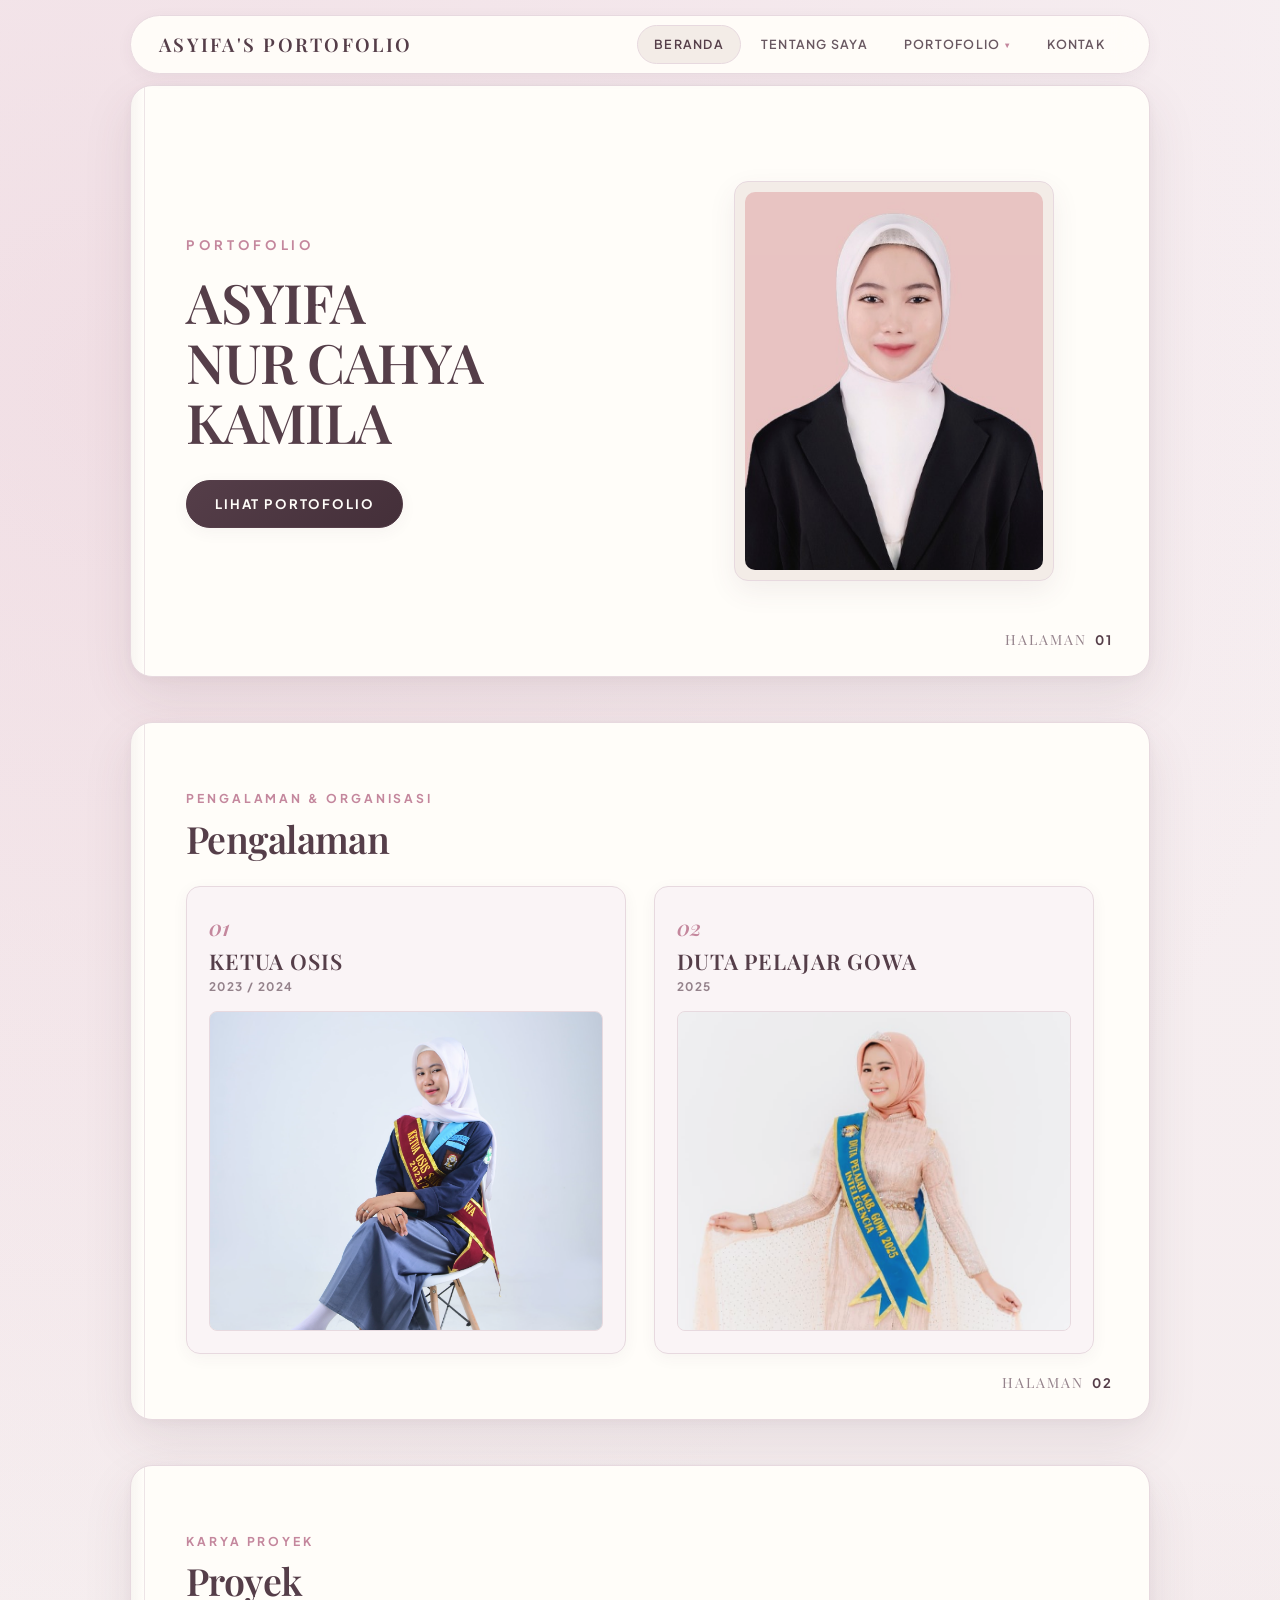
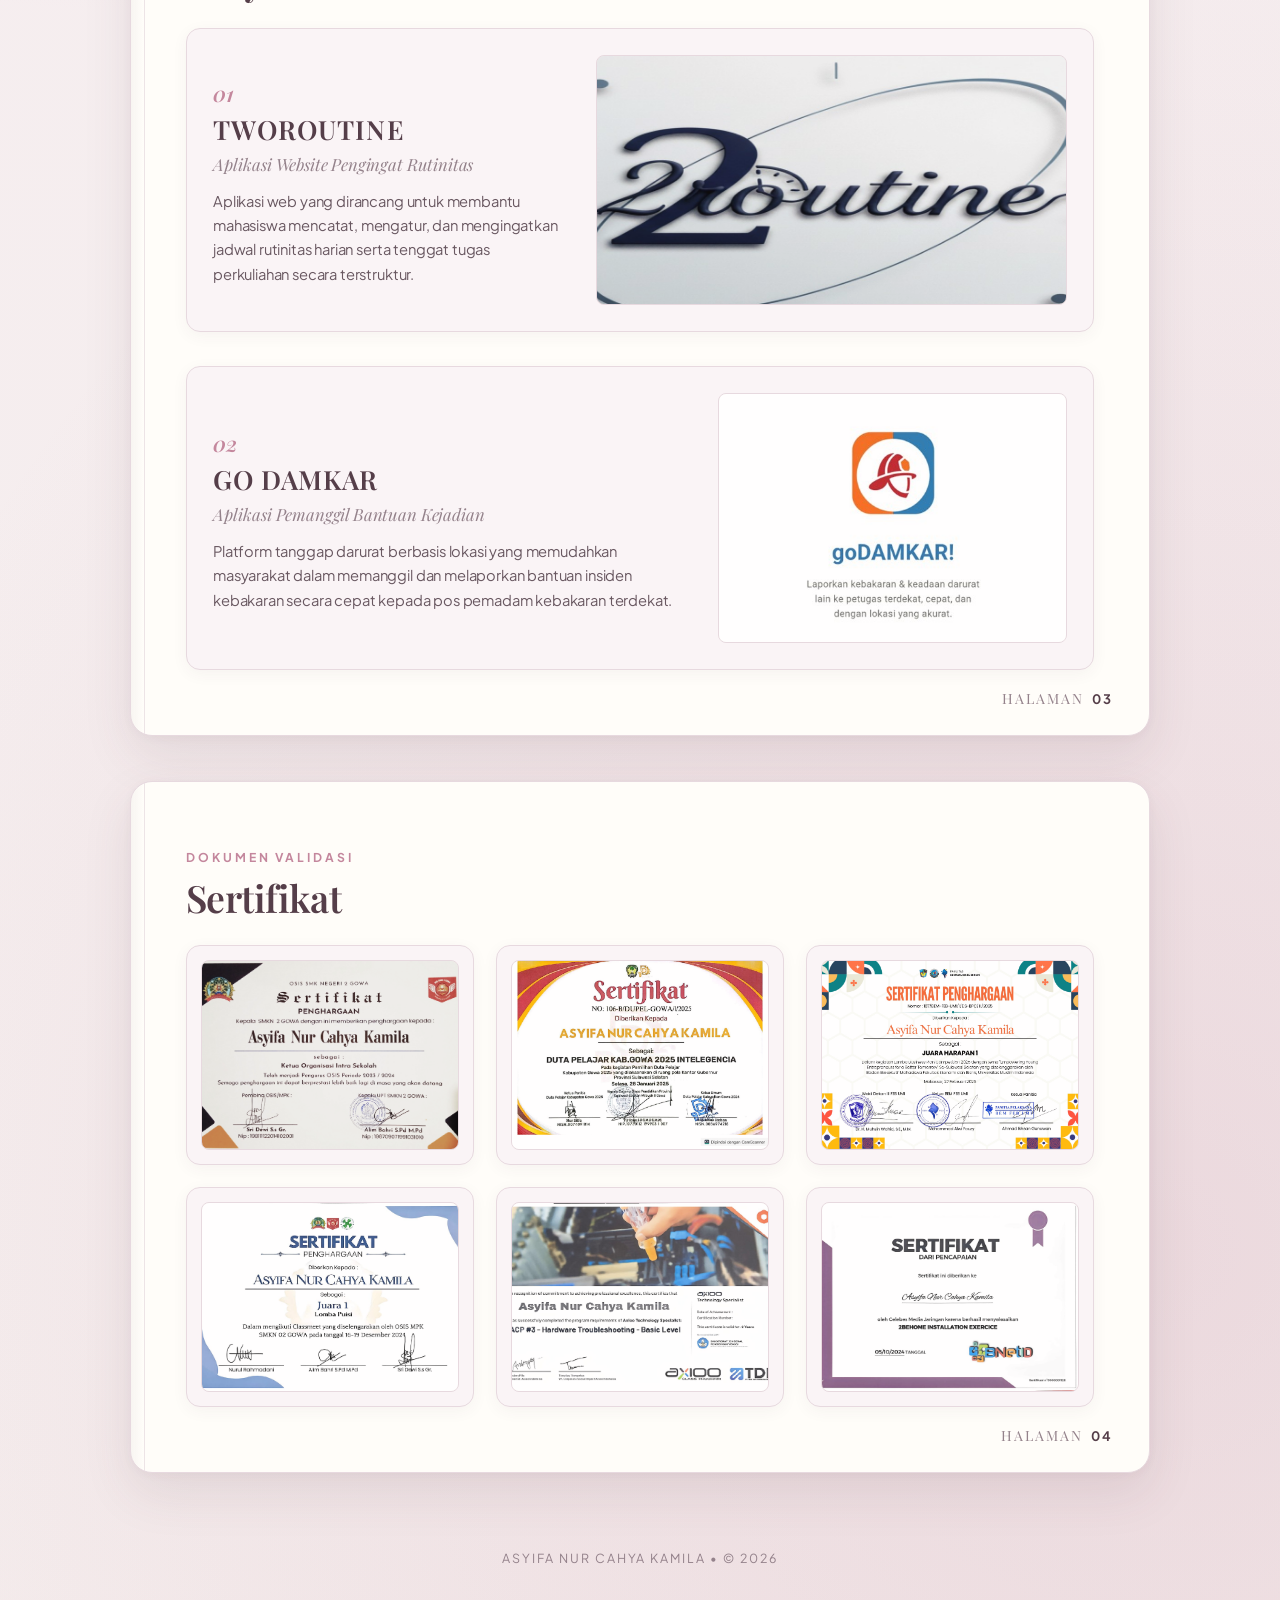
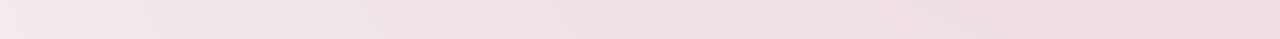
==== index.html @ 1f0d9391 "Membuat portofolio" ====
<!DOCTYPE html>
<html lang="id">
<head>
  <meta charset="UTF-8">
  <meta name="viewport" content="width=device-width, initial-scale=1.0">
  <title>Asyifa's Portofolio — Asyifa Nur Cahya Kamila</title>
  <meta name="description" content="Portofolio Pribadi Asyifa Nur Cahya Kamila.">

  <!-- Google Fonts: Playfair Display & Plus Jakarta Sans -->
  <link rel="preconnect" href="https://fonts.googleapis.com">
  <link rel="preconnect" href="https://fonts.gstatic.com" crossorigin>
  <link href="https://fonts.googleapis.com/css2?family=Playfair+Display:ital,wght@0,500;0,600;0,700;1,400;1,600&family=Plus+Jakarta+Sans:wght@300;400;500;600;700&display=swap" rel="stylesheet">

  <!-- External CSS (Modul 3 & Modul 4) -->
  <link rel="stylesheet" href="css/style.css">
</head>
<body>

  <!-- =========================================================================
       NAVBAR (Implementasi Modul 5 & Modul 6)
       ========================================================================= -->
  <header class="navbar-wrapper">
    <nav class="navbar" id="mainNavbar" aria-label="Navigasi Utama">
      <a href="index.html" class="nav-brand">ASYIFA'S PORTOFOLIO</a>

      <!-- Tombol Hamburger Mobile -->
      <button class="nav-toggle" aria-label="Menu navigasi" aria-expanded="false">
        <span></span>
        <span></span>
        <span></span>
      </button>

      <!-- Daftar Menu Navigasi (Tepat 4 Menu: Beranda, Tentang Saya, Portofolio Dropdown, Kontak) -->
      <ul class="nav-menu" id="menuNav">
        <li class="nav-item"><a href="index.html" class="nav-link active">BERANDA</a></li>
        <li class="nav-item"><a href="about.html" class="nav-link">TENTANG SAYA</a></li>
        
        <!-- Multi-Level Dropdown Menu (Modul 6) -->
        <li class="nav-item has-dropdown">
          <a href="#pengalaman" class="nav-link">
            <span>PORTOFOLIO</span>
            <span class="dropdown-arrow">&blacktriangledown;</span>
          </a>
          <ul class="dropdown-menu">
            <li><a href="#pengalaman">Pengalaman</a></li>
            <li><a href="#proyek">Proyek</a></li>
            <li><a href="#sertifikat">Sertifikat</a></li>
          </ul>
        </li>

        <li class="nav-item"><a href="contact.html" class="nav-link">KONTAK</a></li>
      </ul>
    </nav>
  </header>

  <!-- =========================================================================
       CONTAINER UTAMA (Modul 5: Web Layout Structure)
       ========================================================================= -->
  <main class="book-wrapper">

    <!-- -----------------------------------------------------------------------
         HALAMAN 1 — COVER (SANGAT MINIMAL)
         ----------------------------------------------------------------------- -->
    <section id="home" class="journal-sheet">
      <div class="cover-minimal-layout">
        
        <!-- Kolom Kiri: Teks Minimal -->
        <div class="cover-text-col">
          <span class="cover-title-badge">PORTOFOLIO</span>
          <h1 class="cover-name-headline">
            ASYIFA<br>
            NUR CAHYA<br>
            KAMILA
          </h1>
          <div style="margin-top: 28px;">
            <a href="#pengalaman" class="btn-editorial-submit" style="display: inline-block; width: auto; padding: 12px 28px; text-decoration: none; text-align: center;">Lihat Portofolio</a>
          </div>
        </div>

        <!-- Kolom Kanan: Foto Profil Tanpa Teks di Bawahnya (Modul 4: CSS Image) -->
        <div class="cover-photo-container">
          <div class="cover-photo-frame">
            <img src="images/profile/profile.jpg" 
                 alt="Foto Profil Asyifa Nur Cahya Kamila" 
                 onerror="this.onerror=null; this.src='images/profile/profile.svg';">
          </div>
        </div>

      </div>

      <!-- Nomor Halaman -->
      <div class="page-stamp">
        <span>Halaman</span>
        <span class="page-num">01</span>
      </div>
    </section>

    <!-- -----------------------------------------------------------------------
         HALAMAN 2 — PENGALAMAN & ORGANISASI (HANYA 2 FOTO)
         ----------------------------------------------------------------------- -->
    <section id="pengalaman" class="journal-sheet">
      
      <span class="section-label">PENGALAMAN &amp; ORGANISASI</span>
      <h2 class="section-title">Pengalaman</h2>

      <div class="pengalaman-editorial-grid">
        
        <!-- 01. KETUA OSIS -->
        <article class="pengalaman-item">
          <div class="pengalaman-meta-header">
            <span class="pengalaman-num">01</span>
            <h3 class="pengalaman-title">KETUA OSIS</h3>
            <span class="pengalaman-year">2023 / 2024</span>
          </div>
          <div class="pengalaman-photo-wrap">
            <img src="images/pengalaman/osis.jpg" 
                 alt="Ketua OSIS" 
                 onerror="this.onerror=null; this.src='images/pengalaman/osis.svg';">
          </div>
        </article>

        <!-- 02. DUTA PELAJAR GOWA -->
        <article class="pengalaman-item">
          <div class="pengalaman-meta-header">
            <span class="pengalaman-num">02</span>
            <h3 class="pengalaman-title">DUTA PELAJAR GOWA</h3>
            <span class="pengalaman-year">2025</span>
          </div>
          <div class="pengalaman-photo-wrap">
            <img src="images/pengalaman/duta.jpg" 
                 alt="Duta Pelajar Gowa" 
                 onerror="this.onerror=null; this.src='images/pengalaman/duta.svg';">
          </div>
        </article>

      </div>

      <!-- Nomor Halaman -->
      <div class="page-stamp">
        <span>Halaman</span>
        <span class="page-num">02</span>
      </div>
    </section>

    <!-- -----------------------------------------------------------------------
         HALAMAN 3 — PROYEK (HANYA 2 PROYEK)
         ----------------------------------------------------------------------- -->
    <section id="proyek" class="journal-sheet">
      
      <span class="section-label">KARYA PROYEK</span>
      <h2 class="section-title">Proyek</h2>

      <div class="proyek-editorial-list">
        
        <!-- 01. TWOROUTINE -->
        <article class="proyek-card">
          <div class="proyek-info">
            <span class="proyek-num">01</span>
            <h3 class="proyek-title">TWOROUTINE</h3>
            <span class="proyek-subtitle">Aplikasi Website Pengingat Rutinitas</span>
            <p class="proyek-desc">
              Aplikasi web yang dirancang untuk membantu mahasiswa mencatat, mengatur, dan mengingatkan jadwal rutinitas harian serta tenggat tugas perkuliahan secara terstruktur.
            </p>
          </div>
          <div class="proyek-visual">
            <img src="images/proyek/tworoutine.jpg" 
                 alt="Tworoutine — Pengingat Rutinitas" 
                 onerror="this.onerror=null; this.src='images/proyek/tworoutine.svg';">
          </div>
        </article>

        <!-- 02. GO DAMKAR -->
        <article class="proyek-card reversed">
          <div class="proyek-info">
            <span class="proyek-num">02</span>
            <h3 class="proyek-title">GO DAMKAR</h3>
            <span class="proyek-subtitle">Aplikasi Pemanggil Bantuan Kejadian</span>
            <p class="proyek-desc">
              Platform tanggap darurat berbasis lokasi yang memudahkan masyarakat dalam memanggil dan melaporkan bantuan insiden kebakaran secara cepat kepada pos pemadam kebakaran terdekat.
            </p>
          </div>
          <div class="proyek-visual">
            <img src="images/proyek/kebakaran.jpg" 
                 alt="Go Damkar — Pemanggil Bantuan Kejadian" 
                 onerror="this.onerror=null; this.src='images/proyek/kebakaran.svg';">
          </div>
        </article>

      </div>

      <!-- Nomor Halaman -->
      <div class="page-stamp">
        <span>Halaman</span>
        <span class="page-num">03</span>
      </div>
    </section>

    <!-- -----------------------------------------------------------------------
         HALAMAN 4 — SERTIFIKAT (TOTAL 6 SERTIFIKAT)
         ----------------------------------------------------------------------- -->
    <section id="sertifikat" class="journal-sheet">
      
      <span class="section-label">DOKUMEN VALIDASI</span>
      <h2 class="section-title">Sertifikat</h2>

      <div class="sertifikat-gallery-grid">
        
        <!-- Sertifikat 1 -->
        <div class="sertifikat-item" data-full-img="images/sertifikat/sertifikat-1.svg">
          <div class="sertifikat-thumb">
            <img src="images/sertifikat/sertifikat-1.jpg" 
                 alt="Sertifikat 1" 
                 onerror="this.onerror=null; this.src='images/sertifikat/sertifikat-1.svg';">
          </div>
        </div>

        <!-- Sertifikat 2 -->
        <div class="sertifikat-item" data-full-img="images/sertifikat/sertifikat-2.svg">
          <div class="sertifikat-thumb">
            <img src="images/sertifikat/sertifikat-2.jpg" 
                 alt="Sertifikat 2" 
                 onerror="this.onerror=null; this.src='images/sertifikat/sertifikat-2.svg';">
          </div>
        </div>

        <!-- Sertifikat 3 -->
        <div class="sertifikat-item" data-full-img="images/sertifikat/sertifikat-3.svg">
          <div class="sertifikat-thumb">
            <img src="images/sertifikat/sertifikat-3.jpg" 
                 alt="Sertifikat 3" 
                 onerror="this.onerror=null; this.src='images/sertifikat/sertifikat-3.svg';">
          </div>
        </div>

        <!-- Sertifikat 4 -->
        <div class="sertifikat-item" data-full-img="images/sertifikat/sertifikat-4.svg">
          <div class="sertifikat-thumb">
            <img src="images/sertifikat/sertifikat-4.jpg" 
                 alt="Sertifikat 4" 
                 onerror="this.onerror=null; this.src='images/sertifikat/sertifikat-4.svg';">
          </div>
        </div>

        <!-- Sertifikat 5 -->
        <div class="sertifikat-item" data-full-img="images/sertifikat/sertifikat-5.svg">
          <div class="sertifikat-thumb">
            <img src="images/sertifikat/sertifikat-5.jpg" 
                 alt="Sertifikat 5" 
                 onerror="this.onerror=null; this.src='images/sertifikat/sertifikat-5.svg';">
          </div>
        </div>

        <!-- Sertifikat 6 -->
        <div class="sertifikat-item" data-full-img="images/sertifikat/sertifikat-6.svg">
          <div class="sertifikat-thumb">
            <img src="images/sertifikat/sertifikat-6.jpg" 
                 alt="Sertifikat 6" 
                 onerror="this.onerror=null; this.src='images/sertifikat/sertifikat-6.svg';">
          </div>
        </div>

      </div>

      <!-- Nomor Halaman -->
      <div class="page-stamp">
        <span>Halaman</span>
        <span class="page-num">04</span>
      </div>
    </section>

  </main>

  <!-- =========================================================================
       LIGHTBOX MODAL SERTIFIKAT (Modul 4 & Modul 6)
       ========================================================================= -->
  <div id="lightboxModal" class="lightbox-modal" role="dialog" aria-modal="true" aria-label="Pratinjau Sertifikat">
    <div class="lightbox-content">
      <button id="lightboxClose" class="lightbox-close-btn" aria-label="Tutup preview">&times;</button>
      <div class="lightbox-image-wrap">
        <img id="lightboxImg" src="" alt="Pratinjau Sertifikat">
      </div>
    </div>
  </div>

  <!-- =========================================================================
       FOOTER
       ========================================================================= -->
  <footer class="site-footer">
    <p>ASYIFA NUR CAHYA KAMILA &bull; &copy; 2026</p>
  </footer>

  <!-- JavaScript -->
  <script src="js/script.js"></script>
</body>
</html>
---- css/style.css ----
/* ==========================================================================
   ASYIFA'S PORTOFOLIO — SOFT PINK EDITORIAL DIGITAL BOOK
   Praktikum Pemrograman Web — Teknik Komputer, Universitas Negeri Makassar
   
   Implementasi Modul Praktikum:
   - Modul 3: CSS & Ragam Selector (Tag, Class, ID, Grouping), Eksternal CSS
   - Modul 4: CSS Image (Dimensions, Borders, Opacity, Hover, Transparent Box)
   - Modul 5: CSS Navigasi (Horizontal, Sticky, Active) & Layout Multi-Kolom (2 & 3 Kolom Asymmetric)
   - Modul 6: CSS Navigasi Lanjutan (Multi-Level Dropdown, Border-Radius, Gradients, Shadows)
   ========================================================================== */

/* --------------------------------------------------------------------------
   1. CSS VARIABLES (DESIGN TOKENS & SOFT PINK EDITORIAL PALETTE)
   -------------------------------------------------------------------------- */
:root {
  /* Color Palette */
  --bg-canvas: #F6EEF1;       /* Background luar canvas */
  --page-sheet: #FFFDF9;      /* Warm white / ivory paper */
  --page-alt: #FAF4F6;        /* Subtle paper tint */
  --soft-pink: #E2B0C0;       /* Soft pink accent */
  --dusty-rose: #C4879D;      /* Dusty rose accent */
  --mauve: #553E49;           /* Dark mauve for editorial headings */
  --text-main: #695861;       /* Refined text color */
  --text-muted: #94828B;      /* Muted subtitles & meta */
  --border-light: #E7D9DF;    /* 1px Hairline border */
  --cream: #F3ECE7;           /* Neutral cream matting */

  /* Typography */
  --font-serif: 'Playfair Display', 'Cormorant Garamond', Georgia, serif;
  --font-sans: 'Plus Jakarta Sans', -apple-system, BlinkMacSystemFont, 'Segoe UI', Roboto, sans-serif;

  /* Shadows (Modul 6) */
  --shadow-subtle: 0 4px 16px rgba(85, 62, 73, 0.05);
  --shadow-card: 0 10px 28px rgba(85, 62, 73, 0.08);
  --shadow-book: 0 20px 50px rgba(85, 62, 73, 0.1), 0 2px 10px rgba(85, 62, 73, 0.04);
  --shadow-hover: 0 16px 36px rgba(85, 62, 73, 0.14);

  /* Border Radii (Modul 6) */
  --radius-book: 22px;
  --radius-card: 14px;
  --radius-sm: 8px;
  --radius-pill: 50px;

  /* Transitions */
  --transition: all 0.35s cubic-bezier(0.25, 0.8, 0.25, 1);
}

/* --------------------------------------------------------------------------
   2. RESET & BASE SETUP (Modul 3: Grouping & HTML Selectors)
   -------------------------------------------------------------------------- */
*, *::before, *::after {
  box-sizing: border-box;
  margin: 0;
  padding: 0;
}

html {
  scroll-behavior: smooth;
  font-size: 16px;
}

body {
  background-color: var(--bg-canvas);
  color: var(--text-main);
  font-family: var(--font-sans);
  line-height: 1.7;
  letter-spacing: -0.01em;
  min-height: 100vh;
  position: relative;
  overflow-x: hidden;
  padding-bottom: 60px;
  /* Modul 4: Background Gradient Texture */
  background-image: 
    radial-gradient(circle at 10% 12%, rgba(226, 176, 192, 0.25) 0%, transparent 40%),
    radial-gradient(circle at 90% 88%, rgba(196, 135, 157, 0.2) 0%, transparent 45%),
    linear-gradient(180deg, rgba(246, 238, 241, 0.6) 0%, rgba(243, 236, 231, 0.4) 100%);
}

img {
  max-width: 100%;
  height: auto;
  display: block;
}

a {
  color: inherit;
  text-decoration: none;
  transition: var(--transition);
}

ul, ol {
  list-style: none;
}

/* --------------------------------------------------------------------------
   3. TYPOGRAPHY & EDITORIAL HEADINGS (Modul 3)
   -------------------------------------------------------------------------- */
h1, h2, h3, h4, h5, h6 {
  color: var(--mauve);
  font-family: var(--font-serif);
  font-weight: 600;
  line-height: 1.25;
  letter-spacing: -0.015em;
}

.section-label {
  font-family: var(--font-sans);
  font-size: 0.76rem;
  font-weight: 700;
  letter-spacing: 0.24em;
  text-transform: uppercase;
  color: var(--dusty-rose);
  display: block;
  margin-bottom: 6px;
}

.section-title {
  font-size: 2.35rem;
  color: var(--mauve);
  font-weight: 600;
  margin-bottom: 24px;
}

.editorial-divider {
  width: 100%;
  height: 1px;
  background: var(--border-light);
  border: none;
  margin: 50px 0;
}

/* --------------------------------------------------------------------------
   4. STICKY NAVBAR & DROPDOWN (Modul 5 & Modul 6)
   -------------------------------------------------------------------------- */
.navbar-wrapper {
  position: sticky;
  top: 15px;
  z-index: 1000;
  max-width: 1060px;
  margin: 0 auto 26px;
  padding: 0 20px;
}

.navbar {
  background-color: rgba(255, 253, 249, 0.94);
  backdrop-filter: blur(16px);
  -webkit-backdrop-filter: blur(16px);
  border: 1px solid var(--border-light);
  border-radius: var(--radius-pill);
  -webkit-border-radius: var(--radius-pill);
  box-shadow: var(--shadow-subtle);
  padding: 9px 28px;
  display: flex;
  align-items: center;
  justify-content: space-between;
  transition: var(--transition);
}

.navbar.scrolled {
  box-shadow: var(--shadow-card);
  background-color: rgba(255, 253, 249, 0.98);
}

.nav-brand {
  font-family: var(--font-serif);
  font-size: 1.18rem;
  font-weight: 600;
  letter-spacing: 0.12em;
  text-transform: uppercase;
  color: var(--mauve);
}

.nav-brand:hover {
  color: var(--dusty-rose);
}

/* Modul 5: Horizontal Navigation with ul, li, a */
.nav-menu {
  display: flex;
  align-items: center;
  gap: 4px;
}

.nav-item {
  position: relative;
  list-style: none;
}

.nav-link {
  font-size: 0.78rem;
  font-weight: 600;
  letter-spacing: 0.1em;
  text-transform: uppercase;
  color: var(--text-main);
  padding: 8px 16px;
  border-radius: var(--radius-pill);
  display: inline-flex;
  align-items: center;
  gap: 5px;
  transition: var(--transition);
}

.nav-link:hover {
  color: var(--mauve);
  background-color: var(--cream);
}

.nav-link.active {
  color: var(--mauve);
  background-color: var(--cream);
  border: 1px solid var(--border-light);
}

/* Modul 6: Multi-Level Dropdown Navigation */
.dropdown-arrow {
  font-size: 0.52rem;
  transition: transform 0.3s ease;
  color: var(--dusty-rose);
}

.has-dropdown:hover .dropdown-arrow {
  transform: rotate(180deg);
}

.dropdown-menu {
  position: absolute;
  top: calc(100% + 8px);
  left: 50%;
  transform: translateX(-50%) translateY(8px);
  background: var(--page-sheet);
  background: linear-gradient(180deg, #FFFDF9 0%, #FAF4F6 100%);
  border: 1px solid var(--border-light);
  border-radius: var(--radius-card);
  box-shadow: var(--shadow-card);
  min-width: 220px;
  padding: 6px 0;
  opacity: 0;
  visibility: hidden;
  pointer-events: none;
  transition: all 0.28s cubic-bezier(0.25, 0.8, 0.25, 1);
  z-index: 1002;
}

.has-dropdown:hover .dropdown-menu {
  opacity: 1;
  visibility: visible;
  pointer-events: auto;
  transform: translateX(-50%) translateY(0);
}

.dropdown-menu li a {
  display: block;
  padding: 9px 20px;
  font-size: 0.8rem;
  font-weight: 600;
  letter-spacing: 0.04em;
  color: var(--text-main);
  transition: var(--transition);
}

.dropdown-menu li a:hover {
  background-color: var(--cream);
  color: var(--mauve);
  padding-left: 24px;
}

/* Mobile Hamburger Toggle */
.nav-toggle {
  display: none;
  background: none;
  border: none;
  cursor: pointer;
  padding: 6px;
  flex-direction: column;
  gap: 5px;
  z-index: 1001;
}

.nav-toggle span {
  display: block;
  width: 20px;
  height: 2px;
  background-color: var(--mauve);
  border-radius: 2px;
  transition: var(--transition);
}

.nav-toggle.open span:nth-child(1) {
  transform: translateY(7px) rotate(45deg);
}
.nav-toggle.open span:nth-child(2) {
  opacity: 0;
}
.nav-toggle.open span:nth-child(3) {
  transform: translateY(-7px) rotate(-45deg);
}

/* --------------------------------------------------------------------------
   5. DIGITAL BOOK SHEET (Modul 5: Container Layout)
   -------------------------------------------------------------------------- */
.book-wrapper {
  max-width: 1060px;
  margin: 0 auto;
  padding: 0 20px;
}

.journal-sheet {
  background-color: var(--page-sheet);
  border: 1px solid var(--border-light);
  border-radius: var(--radius-book);
  -webkit-border-radius: var(--radius-book);
  box-shadow: var(--shadow-book);
  padding: 65px 55px;
  margin-bottom: 45px;
  position: relative;
  overflow: hidden;
  transition: var(--transition);
}

/* Subtle Book Crease Line */
.journal-sheet::before {
  content: "";
  position: absolute;
  top: 0;
  left: 0;
  bottom: 0;
  width: 14px;
  background: linear-gradient(90deg, rgba(85, 62, 73, 0.04) 0%, transparent 100%);
  border-right: 1px solid rgba(231, 217, 223, 0.6);
  pointer-events: none;
}

/* Minimal Page Index */
.page-stamp {
  position: absolute;
  bottom: 24px;
  right: 36px;
  display: flex;
  align-items: center;
  gap: 8px;
  font-family: var(--font-serif);
  font-size: 0.88rem;
  color: var(--text-muted);
  letter-spacing: 0.14em;
  text-transform: uppercase;
}

.page-stamp .page-num {
  font-family: var(--font-sans);
  font-weight: 700;
  font-size: 0.82rem;
  color: var(--mauve);
}

/* --------------------------------------------------------------------------
   6. HALAMAN 1 — COVER (SANGAT MINIMAL)
   -------------------------------------------------------------------------- */
.cover-minimal-layout {
  display: grid;
  grid-template-columns: 1.15fr 1fr;
  gap: 50px;
  align-items: center;
  min-height: 460px;
}

.cover-title-badge {
  font-family: var(--font-sans);
  font-size: 0.82rem;
  font-weight: 700;
  letter-spacing: 0.28em;
  text-transform: uppercase;
  color: var(--dusty-rose);
  display: block;
  margin-bottom: 16px;
}

.cover-name-headline {
  font-size: 3.4rem;
  font-weight: 600;
  color: var(--mauve);
  line-height: 1.1;
  letter-spacing: -0.02em;
  margin-bottom: 0;
}

/* Modul 4: Image Dimensions, Frame & Hover */
.cover-photo-container {
  display: flex;
  justify-content: center;
}

.cover-photo-frame {
  width: 100%;
  max-width: 320px;
  height: 400px;
  background-color: var(--cream);
  border: 1px solid var(--border-light);
  border-radius: var(--radius-card);
  padding: 10px;
  box-shadow: var(--shadow-card);
  transition: var(--transition);
}

.cover-photo-frame:hover {
  transform: translateY(-4px);
  box-shadow: var(--shadow-hover);
}

.cover-photo-frame img {
  width: 100%;
  height: 100%;
  object-fit: cover;
  border-radius: calc(var(--radius-card) - 4px);
  opacity: 0.96;
  transition: transform 0.5s ease, opacity 0.35s ease;
}

.cover-photo-frame:hover img {
  opacity: 1;
  transform: scale(1.02);
}

/* --------------------------------------------------------------------------
   7. HALAMAN 2 — PENGALAMAN & ORGANISASI (HANYA 2 FOTO, 2-KOLOM LAYOUT)
   -------------------------------------------------------------------------- */
.pengalaman-editorial-grid {
  display: grid;
  grid-template-columns: 1fr 1fr;
  gap: 28px;
  margin-top: 20px;
}

.pengalaman-item {
  background-color: var(--page-alt);
  border: 1px solid var(--border-light);
  border-radius: var(--radius-card);
  padding: 22px;
  box-shadow: var(--shadow-subtle);
  display: flex;
  flex-direction: column;
  transition: var(--transition);
}

.pengalaman-item:hover {
  transform: translateY(-4px);
  box-shadow: var(--shadow-card);
  border-color: var(--soft-pink);
  background-color: var(--page-sheet);
}

.pengalaman-item .pengalaman-photo-wrap {
  width: 100%;
  height: 320px;
  border-radius: var(--radius-sm);
  overflow: hidden;
  background-color: var(--cream);
  border: 1px solid var(--border-light);
}

.pengalaman-meta-header {
  margin-bottom: 14px;
}

.pengalaman-num {
  font-family: var(--font-serif);
  font-size: 1.35rem;
  font-style: italic;
  color: var(--dusty-rose);
  font-weight: 600;
  display: block;
}

.pengalaman-title {
  font-size: 1.35rem;
  font-weight: 600;
  color: var(--mauve);
  text-transform: uppercase;
  letter-spacing: 0.04em;
  margin-top: 2px;
}

.pengalaman-year {
  font-size: 0.74rem;
  font-weight: 700;
  letter-spacing: 0.12em;
  color: var(--text-muted);
  display: block;
  margin-top: 2px;
}

.pengalaman-photo-wrap {
  width: 100%;
  border-radius: var(--radius-sm);
  overflow: hidden;
  background-color: var(--cream);
  border: 1px solid var(--border-light);
}

.pengalaman-photo-wrap img {
  width: 100%;
  height: 100%;
  object-fit: cover;
  opacity: 0.95;
  transition: transform 0.5s ease, opacity 0.35s ease;
}

.pengalaman-item:hover .pengalaman-photo-wrap img {
  opacity: 1;
  transform: scale(1.02);
}

/* --------------------------------------------------------------------------
   8. HALAMAN 3 — PROYEK (HANYA 3 PROYEK, EDITORIAL SHOWCASE)
   -------------------------------------------------------------------------- */
.proyek-editorial-list {
  display: flex;
  flex-direction: column;
  gap: 34px;
  margin-top: 20px;
}

.proyek-card {
  background-color: var(--page-alt);
  border: 1px solid var(--border-light);
  border-radius: var(--radius-card);
  padding: 26px;
  box-shadow: var(--shadow-subtle);
  display: grid;
  grid-template-columns: 1fr 1.35fr;
  gap: 34px;
  align-items: center;
  transition: var(--transition);
}

.proyek-card:hover {
  transform: translateY(-4px);
  box-shadow: var(--shadow-card);
  border-color: var(--soft-pink);
  background-color: var(--page-sheet);
}

.proyek-card.reversed {
  grid-template-columns: 1.35fr 1fr;
}
.proyek-card.reversed .proyek-visual {
  order: 2;
}
.proyek-card.reversed .proyek-info {
  order: 1;
}

.proyek-num {
  font-family: var(--font-serif);
  font-size: 1.35rem;
  font-style: italic;
  color: var(--dusty-rose);
  font-weight: 600;
  display: block;
  margin-bottom: 2px;
}

.proyek-title {
  font-size: 1.65rem;
  font-weight: 600;
  color: var(--mauve);
  text-transform: uppercase;
  letter-spacing: 0.04em;
  margin-bottom: 4px;
}

.proyek-subtitle {
  font-family: var(--font-serif);
  font-size: 1.05rem;
  font-style: italic;
  color: var(--text-muted);
  display: block;
  margin-top: 4px;
}

.proyek-desc {
  font-size: 0.92rem;
  line-height: 1.65;
  color: var(--text-main);
  margin-top: 10px;
}

.proyek-visual {
  width: 100%;
  height: 250px;
  border-radius: var(--radius-sm);
  overflow: hidden;
  background-color: var(--cream);
  border: 1px solid var(--border-light);
}

.proyek-visual img {
  width: 100%;
  height: 100%;
  object-fit: cover;
  opacity: 0.95;
  transition: transform 0.5s ease, opacity 0.35s ease;
}

.proyek-card:hover .proyek-visual img {
  opacity: 1;
  transform: scale(1.02);
}

/* --------------------------------------------------------------------------
   9. HALAMAN 4 — SERTIFIKAT (TOTAL 6 SERTIFIKAT, EDITORIAL GRID)
   -------------------------------------------------------------------------- */
.sertifikat-gallery-grid {
  display: grid;
  grid-template-columns: repeat(3, 1fr);
  gap: 22px;
  margin-top: 20px;
}

.sertifikat-item {
  background-color: var(--page-alt);
  border: 1px solid var(--border-light);
  border-radius: var(--radius-card);
  padding: 14px;
  box-shadow: var(--shadow-subtle);
  cursor: pointer;
  transition: var(--transition);
}

.sertifikat-item:hover {
  transform: translateY(-4px);
  box-shadow: var(--shadow-card);
  border-color: var(--dusty-rose);
  background-color: var(--page-sheet);
}

.sertifikat-thumb {
  width: 100%;
  height: 190px;
  border-radius: var(--radius-sm);
  overflow: hidden;
  background-color: var(--cream);
  border: 1px solid var(--border-light);
}

.sertifikat-thumb img {
  width: 100%;
  height: 100%;
  object-fit: cover;
  opacity: 0.95;
  transition: transform 0.5s ease, opacity 0.35s ease;
}

.sertifikat-item:hover .sertifikat-thumb img {
  opacity: 1;
  transform: scale(1.02);
}

/* --------------------------------------------------------------------------
   10. LIGHTBOX MODAL (Modul 4 & Modul 6)
   -------------------------------------------------------------------------- */
.lightbox-modal {
  display: none;
  position: fixed;
  top: 0;
  left: 0;
  width: 100%;
  height: 100%;
  background-color: rgba(85, 62, 73, 0.72);
  backdrop-filter: blur(12px);
  -webkit-backdrop-filter: blur(12px);
  z-index: 2000;
  align-items: center;
  justify-content: center;
  padding: 20px;
  opacity: 0;
  transition: opacity 0.35s ease;
}

.lightbox-modal.active {
  display: flex;
  opacity: 1;
}

.lightbox-content {
  background-color: var(--page-sheet);
  border: 1px solid var(--border-light);
  border-radius: var(--radius-card);
  max-width: 820px;
  width: 100%;
  padding: 24px;
  box-shadow: 0 25px 60px rgba(0, 0, 0, 0.25);
  position: relative;
  transform: scale(0.94);
  transition: transform 0.35s cubic-bezier(0.25, 1, 0.5, 1);
}

.lightbox-modal.active .lightbox-content {
  transform: scale(1);
}

.lightbox-close-btn {
  position: absolute;
  top: 14px;
  right: 18px;
  background: var(--cream);
  border: 1px solid var(--border-light);
  width: 34px;
  height: 34px;
  border-radius: 50%;
  font-size: 1.3rem;
  color: var(--mauve);
  cursor: pointer;
  display: flex;
  align-items: center;
  justify-content: center;
  transition: var(--transition);
}

.lightbox-close-btn:hover {
  background-color: var(--mauve);
  color: var(--page-sheet);
}

.lightbox-image-wrap {
  width: 100%;
  max-height: 70vh;
  border-radius: var(--radius-sm);
  overflow: hidden;
  border: 1px solid var(--border-light);
  background-color: var(--cream);
}

.lightbox-image-wrap img {
  width: 100%;
  height: 100%;
  max-height: 70vh;
  object-fit: contain;
}

/* --------------------------------------------------------------------------
   11. ABOUT.HTML (TENTANG SAYA, PENDIDIKAN & SKILLS)
   -------------------------------------------------------------------------- */
.about-minimal-grid {
  display: grid;
  grid-template-columns: 0.9fr 1.3fr;
  gap: 50px;
  align-items: flex-start;
}

.about-photo-wrap {
  width: 100%;
  max-width: 320px;
  height: 420px;
  background-color: var(--cream);
  border: 1px solid var(--border-light);
  border-radius: var(--radius-card);
  padding: 10px;
  box-shadow: var(--shadow-card);
  margin: 0 auto;
}

.about-photo-wrap img {
  width: 100%;
  height: 100%;
  object-fit: cover;
  border-radius: calc(var(--radius-card) - 4px);
}

.about-info-title {
  font-size: 2.2rem;
  color: var(--mauve);
  margin-bottom: 12px;
}

.about-bio-desc {
  font-size: 0.95rem;
  line-height: 1.7;
  color: var(--text-main);
  margin-bottom: 28px;
}

/* Pendidikan Timeline */
.pendidikan-block {
  margin-bottom: 35px;
}

.pendidikan-heading,
.skills-heading {
  font-size: 1.25rem;
  color: var(--mauve);
  text-transform: uppercase;
  letter-spacing: 0.08em;
  margin-bottom: 16px;
  border-bottom: 1px solid var(--border-light);
  padding-bottom: 6px;
}

.pendidikan-list {
  display: flex;
  flex-direction: column;
  gap: 16px;
  padding-left: 18px;
  border-left: 2px solid var(--soft-pink);
}

.pendidikan-item {
  display: flex;
  flex-direction: column;
}

.pendidikan-school {
  font-size: 1.15rem;
  font-weight: 600;
  color: var(--mauve);
}

.pendidikan-major {
  font-size: 0.92rem;
  color: var(--text-main);
}

.pendidikan-year {
  font-size: 0.78rem;
  font-weight: 700;
  color: var(--dusty-rose);
  letter-spacing: 0.08em;
  margin-top: 2px;
}

/* Skills 2 Kolom */
.skills-two-columns {
  display: grid;
  grid-template-columns: 1fr 1fr;
  gap: 24px;
}

.skill-category-box {
  background-color: var(--page-alt);
  border: 1px solid var(--border-light);
  border-radius: var(--radius-card);
  padding: 18px;
}

.skill-category-title {
  font-size: 0.92rem;
  font-weight: 700;
  letter-spacing: 0.1em;
  text-transform: uppercase;
  color: var(--mauve);
  margin-bottom: 12px;
}

.skill-simple-list {
  display: flex;
  flex-direction: column;
  gap: 6px;
}

.skill-simple-list li {
  font-size: 0.95rem;
  color: var(--text-main);
}

/* --------------------------------------------------------------------------
   12. CONTACT.HTML (KONTAK: INSTAGRAM & GMAIL ONLY)
   -------------------------------------------------------------------------- */
.contact-minimal-grid {
  display: grid;
  grid-template-columns: 1fr 1.2fr;
  gap: 50px;
  align-items: flex-start;
  margin-top: 15px;
}

.contact-direct-box {
  display: flex;
  flex-direction: column;
  gap: 16px;
}

.contact-entry-card {
  background-color: var(--page-alt);
  border: 1px solid var(--border-light);
  border-radius: var(--radius-card);
  padding: 20px 24px;
  display: flex;
  flex-direction: column;
  transition: var(--transition);
}

.contact-entry-card:hover {
  background-color: var(--page-sheet);
  border-color: var(--soft-pink);
  transform: translateX(4px);
  box-shadow: var(--shadow-subtle);
}

.contact-entry-label {
  font-size: 0.74rem;
  font-weight: 700;
  letter-spacing: 0.16em;
  text-transform: uppercase;
  color: var(--dusty-rose);
  margin-bottom: 4px;
}

.contact-entry-value {
  font-size: 1.08rem;
  font-weight: 600;
  color: var(--mauve);
}

/* Minimal Form */
.contact-form-wrapper {
  background-color: var(--page-alt);
  border: 1px solid var(--border-light);
  border-radius: var(--radius-card);
  padding: 30px;
}

.form-group {
  margin-bottom: 20px;
}

.form-label {
  display: block;
  font-size: 0.74rem;
  font-weight: 700;
  letter-spacing: 0.12em;
  text-transform: uppercase;
  color: var(--mauve);
  margin-bottom: 6px;
}

.form-input,
.form-textarea {
  width: 100%;
  background-color: var(--page-sheet);
  border: 1px solid var(--border-light);
  border-radius: var(--radius-sm);
  padding: 12px 16px;
  font-family: var(--font-sans);
  font-size: 0.95rem;
  color: var(--mauve);
  outline: none;
  transition: var(--transition);
}

.form-textarea {
  min-height: 110px;
  resize: vertical;
}

.form-input:focus,
.form-textarea:focus {
  border-color: var(--mauve);
  box-shadow: 0 0 0 2px rgba(85, 62, 73, 0.08);
}

.btn-editorial-submit {
  width: 100%;
  background-color: var(--mauve);
  background-image: linear-gradient(135deg, var(--mauve) 0%, #442F39 100%);
  color: #FFFDF9;
  font-family: var(--font-sans);
  font-size: 0.82rem;
  font-weight: 700;
  letter-spacing: 0.14em;
  text-transform: uppercase;
  padding: 14px;
  border-radius: var(--radius-pill);
  border: 1px solid var(--mauve);
  cursor: pointer;
  box-shadow: var(--shadow-subtle);
  transition: var(--transition);
}

.btn-editorial-submit:hover {
  background-color: var(--dusty-rose);
  background-image: linear-gradient(135deg, var(--dusty-rose) 0%, #AF748A 100%);
  border-color: var(--dusty-rose);
  transform: translateY(-2px);
  box-shadow: var(--shadow-card);
}

/* --------------------------------------------------------------------------
   13. TOAST & FOOTER (Modul 5 & Modul 6)
   -------------------------------------------------------------------------- */
.toast-notice {
  position: fixed;
  bottom: 28px;
  right: 28px;
  background-color: var(--page-sheet);
  border: 1px solid var(--border-light);
  border-radius: var(--radius-card);
  padding: 14px 24px;
  box-shadow: var(--shadow-book);
  font-size: 0.88rem;
  font-weight: 600;
  color: var(--mauve);
  z-index: 3000;
  transform: translateY(80px);
  opacity: 0;
  transition: all 0.35s cubic-bezier(0.25, 1, 0.5, 1);
  pointer-events: none;
}

.toast-notice.show {
  transform: translateY(0);
  opacity: 1;
}

.site-footer {
  text-align: center;
  padding: 30px 20px 10px;
  font-size: 0.78rem;
  letter-spacing: 0.16em;
  text-transform: uppercase;
  color: var(--text-muted);
}

/* --------------------------------------------------------------------------
   14. RESPONSIVE MEDIA QUERIES (Modul 5 & Mobile UX)
   -------------------------------------------------------------------------- */
@media (max-width: 992px) {
  .cover-minimal-layout {
    grid-template-columns: 1fr;
    text-align: center;
    gap: 35px;
  }

  .pengalaman-editorial-grid {
    grid-template-columns: 1fr;
  }

  .pengalaman-item .pengalaman-photo-wrap {
    height: 240px;
  }

  .proyek-card,
  .proyek-card.reversed {
    grid-template-columns: 1fr;
  }

  .proyek-card.reversed .proyek-visual {
    order: 1;
  }
  .proyek-card.reversed .proyek-info {
    order: 2;
  }

  .sertifikat-gallery-grid {
    grid-template-columns: repeat(2, 1fr);
  }

  .about-minimal-grid {
    grid-template-columns: 1fr;
  }

  .contact-minimal-grid {
    grid-template-columns: 1fr;
  }
}

@media (max-width: 768px) {
  .journal-sheet {
    padding: 40px 20px;
    border-radius: 16px;
    margin-bottom: 30px;
  }

  .cover-name-headline {
    font-size: 2.4rem;
  }

  .section-title {
    font-size: 1.9rem;
  }

  /* Hamburger Navigation */
  .nav-toggle {
    display: flex;
  }

  .nav-menu {
    position: fixed;
    top: 75px;
    left: 20px;
    right: 20px;
    background-color: var(--page-sheet);
    border: 1px solid var(--border-light);
    border-radius: 18px;
    box-shadow: var(--shadow-book);
    padding: 20px 16px;
    flex-direction: column;
    gap: 8px;
    transform: translateY(-20px);
    opacity: 0;
    visibility: hidden;
    transition: var(--transition);
    z-index: 1000;
  }

  .nav-menu.open {
    transform: translateY(0);
    opacity: 1;
    visibility: visible;
  }

  .nav-link {
    width: 100%;
    justify-content: center;
    padding: 10px;
  }

  .has-dropdown .dropdown-menu {
    position: static;
    transform: none;
    opacity: 1;
    visibility: visible;
    pointer-events: auto;
    box-shadow: none;
    border: 1px solid var(--border-light);
    border-radius: var(--radius-sm);
    margin-top: 4px;
    background-color: var(--page-alt);
  }

  .skills-two-columns {
    grid-template-columns: 1fr;
  }

  .page-stamp {
    position: static;
    justify-content: flex-end;
    margin-top: 25px;
  }
}
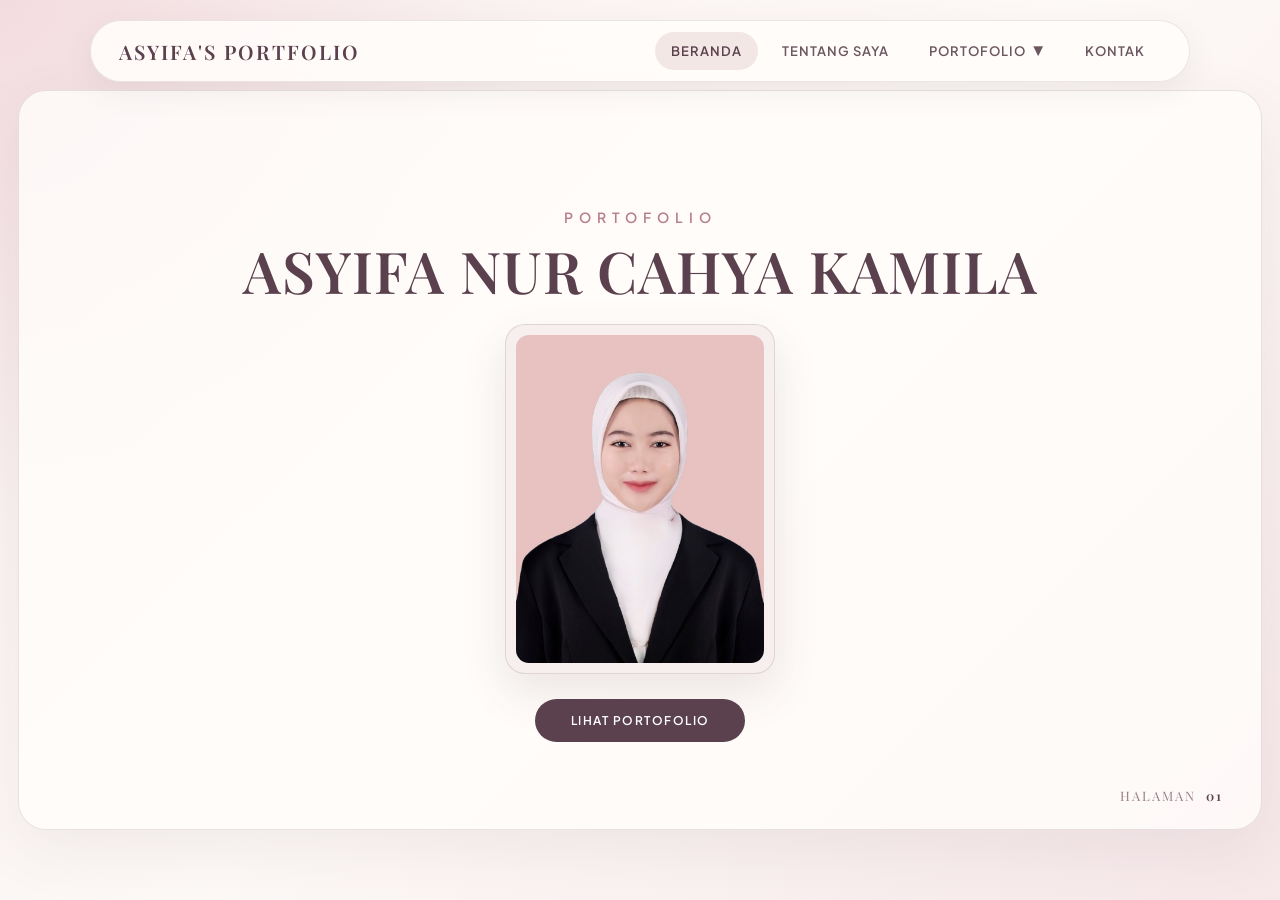
==== commit be1b1899: "Menerapkan JavaScript pada portofolio" ====
--- a/index.html
+++ b/index.html
@@ -1,295 +1,165 @@
 <!DOCTYPE html>
 <html lang="id">
+
 <head>
-  <meta charset="UTF-8">
-  <meta name="viewport" content="width=device-width, initial-scale=1.0">
-  <title>Asyifa's Portofolio — Asyifa Nur Cahya Kamila</title>
-  <meta name="description" content="Portofolio Pribadi Asyifa Nur Cahya Kamila.">
+    <meta charset="UTF-8">
+    <meta name="viewport" content="width=device-width, initial-scale=1.0">
 
-  <!-- Google Fonts: Playfair Display & Plus Jakarta Sans -->
-  <link rel="preconnect" href="https://fonts.googleapis.com">
-  <link rel="preconnect" href="https://fonts.gstatic.com" crossorigin>
-  <link href="https://fonts.googleapis.com/css2?family=Playfair+Display:ital,wght@0,500;0,600;0,700;1,400;1,600&family=Plus+Jakarta+Sans:wght@300;400;500;600;700&display=swap" rel="stylesheet">
+    <title>Asyifa's Portofolio</title>
 
-  <!-- External CSS (Modul 3 & Modul 4) -->
-  <link rel="stylesheet" href="css/style.css">
+    <meta name="description"
+        content="Portofolio Pribadi Asyifa Nur Cahya Kamila.">
+
+    <link rel="preconnect" href="https://fonts.googleapis.com">
+    <link rel="preconnect" href="https://fonts.gstatic.com" crossorigin>
+
+    <link href="https://fonts.googleapis.com/css2?family=Playfair+Display:wght@500;600;700&family=Plus+Jakarta+Sans:wght@300;400;500;600;700&display=swap"
+        rel="stylesheet">
+
+    <link rel="stylesheet" href="css/style.css">
 </head>
+
 <body>
 
-  <!-- =========================================================================
-       NAVBAR (Implementasi Modul 5 & Modul 6)
-       ========================================================================= -->
-  <header class="navbar-wrapper">
-    <nav class="navbar" id="mainNavbar" aria-label="Navigasi Utama">
-      <a href="index.html" class="nav-brand">ASYIFA'S PORTOFOLIO</a>
+    <header class="navbar-wrapper">
 
-      <!-- Tombol Hamburger Mobile -->
-      <button class="nav-toggle" aria-label="Menu navigasi" aria-expanded="false">
-        <span></span>
-        <span></span>
-        <span></span>
-      </button>
+        <nav class="navbar">
 
-      <!-- Daftar Menu Navigasi (Tepat 4 Menu: Beranda, Tentang Saya, Portofolio Dropdown, Kontak) -->
-      <ul class="nav-menu" id="menuNav">
-        <li class="nav-item"><a href="index.html" class="nav-link active">BERANDA</a></li>
-        <li class="nav-item"><a href="about.html" class="nav-link">TENTANG SAYA</a></li>
-        
-        <!-- Multi-Level Dropdown Menu (Modul 6) -->
-        <li class="nav-item has-dropdown">
-          <a href="#pengalaman" class="nav-link">
-            <span>PORTOFOLIO</span>
-            <span class="dropdown-arrow">&blacktriangledown;</span>
-          </a>
-          <ul class="dropdown-menu">
-            <li><a href="#pengalaman">Pengalaman</a></li>
-            <li><a href="#proyek">Proyek</a></li>
-            <li><a href="#sertifikat">Sertifikat</a></li>
-          </ul>
-        </li>
+            <a href="index.html" class="nav-brand">
+                ASYIFA'S PORTFOLIO
+            </a>
 
-        <li class="nav-item"><a href="contact.html" class="nav-link">KONTAK</a></li>
-      </ul>
-    </nav>
-  </header>
+            <button class="nav-toggle"
+                aria-label="Menu navigasi"
+                aria-expanded="false">
 
-  <!-- =========================================================================
-       CONTAINER UTAMA (Modul 5: Web Layout Structure)
-       ========================================================================= -->
-  <main class="book-wrapper">
+                <span></span>
+                <span></span>
+                <span></span>
 
-    <!-- -----------------------------------------------------------------------
-         HALAMAN 1 — COVER (SANGAT MINIMAL)
-         ----------------------------------------------------------------------- -->
-    <section id="home" class="journal-sheet">
-      <div class="cover-minimal-layout">
-        
-        <!-- Kolom Kiri: Teks Minimal -->
-        <div class="cover-text-col">
-          <span class="cover-title-badge">PORTOFOLIO</span>
-          <h1 class="cover-name-headline">
-            ASYIFA<br>
-            NUR CAHYA<br>
-            KAMILA
-          </h1>
-          <div style="margin-top: 28px;">
-            <a href="#pengalaman" class="btn-editorial-submit" style="display: inline-block; width: auto; padding: 12px 28px; text-decoration: none; text-align: center;">Lihat Portofolio</a>
-          </div>
-        </div>
+            </button>
 
-        <!-- Kolom Kanan: Foto Profil Tanpa Teks di Bawahnya (Modul 4: CSS Image) -->
-        <div class="cover-photo-container">
-          <div class="cover-photo-frame">
-            <img src="images/profile/profile.jpg" 
-                 alt="Foto Profil Asyifa Nur Cahya Kamila" 
-                 onerror="this.onerror=null; this.src='images/profile/profile.svg';">
-          </div>
-        </div>
+            <ul class="nav-menu">
 
-      </div>
+                <li>
+                    <a href="index.html"
+                        class="nav-link active">
+                        BERANDA
+                    </a>
+                </li>
 
-      <!-- Nomor Halaman -->
-      <div class="page-stamp">
-        <span>Halaman</span>
-        <span class="page-num">01</span>
-      </div>
-    </section>
+                <li>
+                    <a href="about.html"
+                        class="nav-link">
+                        TENTANG SAYA
+                    </a>
+                </li>
 
-    <!-- -----------------------------------------------------------------------
-         HALAMAN 2 — PENGALAMAN & ORGANISASI (HANYA 2 FOTO)
-         ----------------------------------------------------------------------- -->
-    <section id="pengalaman" class="journal-sheet">
-      
-      <span class="section-label">PENGALAMAN &amp; ORGANISASI</span>
-      <h2 class="section-title">Pengalaman</h2>
+                <li class="has-dropdown">
 
-      <div class="pengalaman-editorial-grid">
-        
-        <!-- 01. KETUA OSIS -->
-        <article class="pengalaman-item">
-          <div class="pengalaman-meta-header">
-            <span class="pengalaman-num">01</span>
-            <h3 class="pengalaman-title">KETUA OSIS</h3>
-            <span class="pengalaman-year">2023 / 2024</span>
-          </div>
-          <div class="pengalaman-photo-wrap">
-            <img src="images/pengalaman/osis.jpg" 
-                 alt="Ketua OSIS" 
-                 onerror="this.onerror=null; this.src='images/pengalaman/osis.svg';">
-          </div>
-        </article>
+                    <a href="portofolio.html"
+                        class="nav-link">
 
-        <!-- 02. DUTA PELAJAR GOWA -->
-        <article class="pengalaman-item">
-          <div class="pengalaman-meta-header">
-            <span class="pengalaman-num">02</span>
-            <h3 class="pengalaman-title">DUTA PELAJAR GOWA</h3>
-            <span class="pengalaman-year">2025</span>
-          </div>
-          <div class="pengalaman-photo-wrap">
-            <img src="images/pengalaman/duta.jpg" 
-                 alt="Duta Pelajar Gowa" 
-                 onerror="this.onerror=null; this.src='images/pengalaman/duta.svg';">
-          </div>
-        </article>
+                        PORTOFOLIO
+                        <span>▼</span>
 
-      </div>
+                    </a>
 
-      <!-- Nomor Halaman -->
-      <div class="page-stamp">
-        <span>Halaman</span>
-        <span class="page-num">02</span>
-      </div>
-    </section>
+                    <ul class="dropdown-menu">
 
-    <!-- -----------------------------------------------------------------------
-         HALAMAN 3 — PROYEK (HANYA 2 PROYEK)
-         ----------------------------------------------------------------------- -->
-    <section id="proyek" class="journal-sheet">
-      
-      <span class="section-label">KARYA PROYEK</span>
-      <h2 class="section-title">Proyek</h2>
+                        <li>
+                            <a href="portofolio.html?bagian=pengalaman">
+                                Pengalaman
+                            </a>
+                        </li>
 
-      <div class="proyek-editorial-list">
-        
-        <!-- 01. TWOROUTINE -->
-        <article class="proyek-card">
-          <div class="proyek-info">
-            <span class="proyek-num">01</span>
-            <h3 class="proyek-title">TWOROUTINE</h3>
-            <span class="proyek-subtitle">Aplikasi Website Pengingat Rutinitas</span>
-            <p class="proyek-desc">
-              Aplikasi web yang dirancang untuk membantu mahasiswa mencatat, mengatur, dan mengingatkan jadwal rutinitas harian serta tenggat tugas perkuliahan secara terstruktur.
-            </p>
-          </div>
-          <div class="proyek-visual">
-            <img src="images/proyek/tworoutine.jpg" 
-                 alt="Tworoutine — Pengingat Rutinitas" 
-                 onerror="this.onerror=null; this.src='images/proyek/tworoutine.svg';">
-          </div>
-        </article>
+                        <li>
+                            <a href="portofolio.html?bagian=proyek">
+                                Proyek
+                            </a>
+                        </li>
 
-        <!-- 02. GO DAMKAR -->
-        <article class="proyek-card reversed">
-          <div class="proyek-info">
-            <span class="proyek-num">02</span>
-            <h3 class="proyek-title">GO DAMKAR</h3>
-            <span class="proyek-subtitle">Aplikasi Pemanggil Bantuan Kejadian</span>
-            <p class="proyek-desc">
-              Platform tanggap darurat berbasis lokasi yang memudahkan masyarakat dalam memanggil dan melaporkan bantuan insiden kebakaran secara cepat kepada pos pemadam kebakaran terdekat.
-            </p>
-          </div>
-          <div class="proyek-visual">
-            <img src="images/proyek/kebakaran.jpg" 
-                 alt="Go Damkar — Pemanggil Bantuan Kejadian" 
-                 onerror="this.onerror=null; this.src='images/proyek/kebakaran.svg';">
-          </div>
-        </article>
+                        <li>
+                            <a href="portofolio.html?bagian=sertifikat">
+                                Sertifikat
+                            </a>
+                        </li>
 
-      </div>
+                    </ul>
 
-      <!-- Nomor Halaman -->
-      <div class="page-stamp">
-        <span>Halaman</span>
-        <span class="page-num">03</span>
-      </div>
-    </section>
+                </li>
 
-    <!-- -----------------------------------------------------------------------
-         HALAMAN 4 — SERTIFIKAT (TOTAL 6 SERTIFIKAT)
-         ----------------------------------------------------------------------- -->
-    <section id="sertifikat" class="journal-sheet">
-      
-      <span class="section-label">DOKUMEN VALIDASI</span>
-      <h2 class="section-title">Sertifikat</h2>
+                <li>
+                    <a href="contact.html"
+                        class="nav-link">
+                        KONTAK
+                    </a>
+                </li>
 
-      <div class="sertifikat-gallery-grid">
-        
-        <!-- Sertifikat 1 -->
-        <div class="sertifikat-item" data-full-img="images/sertifikat/sertifikat-1.svg">
-          <div class="sertifikat-thumb">
-            <img src="images/sertifikat/sertifikat-1.jpg" 
-                 alt="Sertifikat 1" 
-                 onerror="this.onerror=null; this.src='images/sertifikat/sertifikat-1.svg';">
-          </div>
-        </div>
+            </ul>
 
-        <!-- Sertifikat 2 -->
-        <div class="sertifikat-item" data-full-img="images/sertifikat/sertifikat-2.svg">
-          <div class="sertifikat-thumb">
-            <img src="images/sertifikat/sertifikat-2.jpg" 
-                 alt="Sertifikat 2" 
-                 onerror="this.onerror=null; this.src='images/sertifikat/sertifikat-2.svg';">
-          </div>
-        </div>
+        </nav>
 
-        <!-- Sertifikat 3 -->
-        <div class="sertifikat-item" data-full-img="images/sertifikat/sertifikat-3.svg">
-          <div class="sertifikat-thumb">
-            <img src="images/sertifikat/sertifikat-3.jpg" 
-                 alt="Sertifikat 3" 
-                 onerror="this.onerror=null; this.src='images/sertifikat/sertifikat-3.svg';">
-          </div>
-        </div>
+    </header>
 
-        <!-- Sertifikat 4 -->
-        <div class="sertifikat-item" data-full-img="images/sertifikat/sertifikat-4.svg">
-          <div class="sertifikat-thumb">
-            <img src="images/sertifikat/sertifikat-4.jpg" 
-                 alt="Sertifikat 4" 
-                 onerror="this.onerror=null; this.src='images/sertifikat/sertifikat-4.svg';">
-          </div>
-        </div>
 
-        <!-- Sertifikat 5 -->
-        <div class="sertifikat-item" data-full-img="images/sertifikat/sertifikat-5.svg">
-          <div class="sertifikat-thumb">
-            <img src="images/sertifikat/sertifikat-5.jpg" 
-                 alt="Sertifikat 5" 
-                 onerror="this.onerror=null; this.src='images/sertifikat/sertifikat-5.svg';">
-          </div>
-        </div>
+    <main class="book-wrapper">
 
-        <!-- Sertifikat 6 -->
-        <div class="sertifikat-item" data-full-img="images/sertifikat/sertifikat-6.svg">
-          <div class="sertifikat-thumb">
-            <img src="images/sertifikat/sertifikat-6.jpg" 
-                 alt="Sertifikat 6" 
-                 onerror="this.onerror=null; this.src='images/sertifikat/sertifikat-6.svg';">
-          </div>
-        </div>
+        <section class="journal-sheet cover-page">
 
-      </div>
+            <div class="cover-content">
 
-      <!-- Nomor Halaman -->
-      <div class="page-stamp">
-        <span>Halaman</span>
-        <span class="page-num">04</span>
-      </div>
-    </section>
+                <span class="cover-title-badge">
+                    PORTOFOLIO
+                </span>
 
-  </main>
+                <h1 class="cover-name-headline">
+                    ASYIFA NUR CAHYA KAMILA
+                </h1>
 
-  <!-- =========================================================================
-       LIGHTBOX MODAL SERTIFIKAT (Modul 4 & Modul 6)
-       ========================================================================= -->
-  <div id="lightboxModal" class="lightbox-modal" role="dialog" aria-modal="true" aria-label="Pratinjau Sertifikat">
-    <div class="lightbox-content">
-      <button id="lightboxClose" class="lightbox-close-btn" aria-label="Tutup preview">&times;</button>
-      <div class="lightbox-image-wrap">
-        <img id="lightboxImg" src="" alt="Pratinjau Sertifikat">
-      </div>
-    </div>
-  </div>
+                <div class="cover-photo-container">
 
-  <!-- =========================================================================
-       FOOTER
-       ========================================================================= -->
-  <footer class="site-footer">
-    <p>ASYIFA NUR CAHYA KAMILA &bull; &copy; 2026</p>
-  </footer>
+                    <div class="cover-photo-frame">
 
-  <!-- JavaScript -->
-  <script src="js/script.js"></script>
+                        <img src="images/profile/profile.jpg"
+                            alt="Foto Asyifa"
+                            onerror="this.onerror=null; this.src='images/profile/profile.svg';">
+
+                    </div>
+
+                </div>
+
+                <div class="cover-button">
+
+                    <a href="portofolio.html"
+                        class="btn-editorial-submit">
+
+                        LIHAT PORTOFOLIO
+
+                    </a>
+
+                </div>
+
+            </div>
+
+
+            <div class="page-stamp">
+
+                <span>HALAMAN</span>
+
+                <span class="page-num">
+                    01
+                </span>
+
+            </div>
+
+        </section>
+
+    </main>
+
+
+    <script src="js/script.js"></script>
+
 </body>
-</html>
+
+</html>
--- a/css/style.css
+++ b/css/style.css
@@ -1,1138 +1,3684 @@
-/* ==========================================================================
-   ASYIFA'S PORTOFOLIO — SOFT PINK EDITORIAL DIGITAL BOOK
-   Praktikum Pemrograman Web — Teknik Komputer, Universitas Negeri Makassar
-   
-   Implementasi Modul Praktikum:
-   - Modul 3: CSS & Ragam Selector (Tag, Class, ID, Grouping), Eksternal CSS
-   - Modul 4: CSS Image (Dimensions, Borders, Opacity, Hover, Transparent Box)
-   - Modul 5: CSS Navigasi (Horizontal, Sticky, Active) & Layout Multi-Kolom (2 & 3 Kolom Asymmetric)
-   - Modul 6: CSS Navigasi Lanjutan (Multi-Level Dropdown, Border-Radius, Gradients, Shadows)
-   ========================================================================== */
-
-/* --------------------------------------------------------------------------
-   1. CSS VARIABLES (DESIGN TOKENS & SOFT PINK EDITORIAL PALETTE)
-   -------------------------------------------------------------------------- */
-:root {
-  /* Color Palette */
-  --bg-canvas: #F6EEF1;       /* Background luar canvas */
-  --page-sheet: #FFFDF9;      /* Warm white / ivory paper */
-  --page-alt: #FAF4F6;        /* Subtle paper tint */
-  --soft-pink: #E2B0C0;       /* Soft pink accent */
-  --dusty-rose: #C4879D;      /* Dusty rose accent */
-  --mauve: #553E49;           /* Dark mauve for editorial headings */
-  --text-main: #695861;       /* Refined text color */
-  --text-muted: #94828B;      /* Muted subtitles & meta */
-  --border-light: #E7D9DF;    /* 1px Hairline border */
-  --cream: #F3ECE7;           /* Neutral cream matting */
-
-  /* Typography */
-  --font-serif: 'Playfair Display', 'Cormorant Garamond', Georgia, serif;
-  --font-sans: 'Plus Jakarta Sans', -apple-system, BlinkMacSystemFont, 'Segoe UI', Roboto, sans-serif;
-
-  /* Shadows (Modul 6) */
-  --shadow-subtle: 0 4px 16px rgba(85, 62, 73, 0.05);
-  --shadow-card: 0 10px 28px rgba(85, 62, 73, 0.08);
-  --shadow-book: 0 20px 50px rgba(85, 62, 73, 0.1), 0 2px 10px rgba(85, 62, 73, 0.04);
-  --shadow-hover: 0 16px 36px rgba(85, 62, 73, 0.14);
-
-  /* Border Radii (Modul 6) */
-  --radius-book: 22px;
-  --radius-card: 14px;
-  --radius-sm: 8px;
-  --radius-pill: 50px;
-
-  /* Transitions */
-  --transition: all 0.35s cubic-bezier(0.25, 0.8, 0.25, 1);
-}
-
-/* --------------------------------------------------------------------------
-   2. RESET & BASE SETUP (Modul 3: Grouping & HTML Selectors)
-   -------------------------------------------------------------------------- */
-*, *::before, *::after {
-  box-sizing: border-box;
-  margin: 0;
-  padding: 0;
-}
+* {
+    margin: 0;
+    padding: 0;
+    box-sizing: border-box;
+}
+
 
 html {
-  scroll-behavior: smooth;
-  font-size: 16px;
-}
+    scroll-behavior: smooth;
+}
+
 
 body {
-  background-color: var(--bg-canvas);
-  color: var(--text-main);
-  font-family: var(--font-sans);
-  line-height: 1.7;
-  letter-spacing: -0.01em;
-  min-height: 100vh;
-  position: relative;
-  overflow-x: hidden;
-  padding-bottom: 60px;
-  /* Modul 4: Background Gradient Texture */
-  background-image: 
-    radial-gradient(circle at 10% 12%, rgba(226, 176, 192, 0.25) 0%, transparent 40%),
-    radial-gradient(circle at 90% 88%, rgba(196, 135, 157, 0.2) 0%, transparent 45%),
-    linear-gradient(180deg, rgba(246, 238, 241, 0.6) 0%, rgba(243, 236, 231, 0.4) 100%);
-}
-
-img {
-  max-width: 100%;
-  height: auto;
-  display: block;
-}
-
-a {
-  color: inherit;
-  text-decoration: none;
-  transition: var(--transition);
-}
-
-ul, ol {
-  list-style: none;
-}
-
-/* --------------------------------------------------------------------------
-   3. TYPOGRAPHY & EDITORIAL HEADINGS (Modul 3)
-   -------------------------------------------------------------------------- */
-h1, h2, h3, h4, h5, h6 {
-  color: var(--mauve);
-  font-family: var(--font-serif);
-  font-weight: 600;
-  line-height: 1.25;
-  letter-spacing: -0.015em;
-}
+    min-height: 100vh;
+    background:
+        radial-gradient(
+            circle at top left,
+            rgba(238, 205, 211, 0.55),
+            transparent 35%
+        ),
+        linear-gradient(
+            135deg,
+            #f8eeee,
+            #fdf9f7,
+            #f6e7e9
+        );
+
+    color: #5b414e;
+
+    font-family:
+        "Plus Jakarta Sans",
+        sans-serif;
+
+    overflow-x: hidden;
+}
+
+
+/* NAVBAR */
+
+.navbar-wrapper {
+    position: fixed;
+    top: 20px;
+    left: 0;
+    width: 100%;
+    z-index: 1000;
+}
+
+
+.navbar {
+    width: min(1100px, calc(100% - 40px));
+    min-height: 62px;
+    margin: auto;
+
+    display: flex;
+    align-items: center;
+    justify-content: space-between;
+
+    padding: 0 28px;
+
+    background: rgba(255, 252, 250, 0.92);
+
+    border: 1px solid rgba(91, 65, 78, 0.12);
+
+    border-radius: 40px;
+
+    box-shadow:
+        0 10px 30px rgba(91, 65, 78, 0.08);
+
+    backdrop-filter: blur(12px);
+}
+
+
+.nav-brand {
+    text-decoration: none;
+
+    color: #5b414e;
+
+    font-family:
+        "Playfair Display",
+        serif;
+
+    font-size: 20px;
+
+    font-weight: 600;
+
+    letter-spacing: 2px;
+}
+
+
+.nav-menu {
+    list-style: none;
+
+    display: flex;
+
+    align-items: center;
+
+    gap: 8px;
+}
+
+
+.nav-item {
+    position: relative;
+}
+
+
+.nav-link {
+    display: flex;
+
+    align-items: center;
+
+    gap: 7px;
+
+    padding: 11px 16px;
+
+    border-radius: 25px;
+
+    text-decoration: none;
+
+    color: #6c5660;
+
+    font-size: 13px;
+
+    font-weight: 600;
+
+    letter-spacing: 1px;
+}
+
+
+.nav-link:hover,
+.nav-link.active {
+    background: #f2e7e5;
+
+    color: #5b414e;
+}
+
+
+.dropdown-arrow {
+    font-size: 11px;
+}
+
+
+.dropdown-menu {
+    position: absolute;
+
+    top: calc(100% + 8px);
+
+    right: 0;
+
+    min-width: 170px;
+
+    padding: 8px;
+
+    list-style: none;
+
+    background: #fffaf8;
+
+    border: 1px solid rgba(91, 65, 78, 0.12);
+
+    border-radius: 14px;
+
+    box-shadow:
+        0 15px 30px rgba(91, 65, 78, 0.12);
+
+    opacity: 0;
+
+    visibility: hidden;
+
+    transform: translateY(-5px);
+
+    transition: 0.2s ease;
+}
+
+
+.has-dropdown:hover .dropdown-menu {
+    opacity: 1;
+
+    visibility: visible;
+
+    transform: translateY(0);
+}
+
+
+.dropdown-menu a {
+    display: block;
+
+    padding: 10px 12px;
+
+    color: #6c5660;
+
+    text-decoration: none;
+
+    font-size: 12px;
+
+    border-radius: 8px;
+}
+
+
+.dropdown-menu a:hover {
+    background: #f4e9e8;
+}
+
+
+.nav-toggle {
+    display: none;
+
+    border: none;
+
+    background: transparent;
+
+    cursor: pointer;
+}
+
+
+.nav-toggle span {
+    display: block;
+
+    width: 24px;
+
+    height: 2px;
+
+    margin: 5px;
+
+    background: #5b414e;
+}
+
+
+/* HALAMAN */
+
+.book-wrapper {
+    width: 100%;
+
+    min-height: 100vh;
+
+    padding: 90px 18px 70px;
+
+    display: flex;
+
+    align-items: center;
+
+    justify-content: center;
+}
+
+
+.journal-sheet {
+    position: relative;
+
+    width: min(1250px, 100%);
+
+    min-height: calc(100vh - 160px);
+
+    background: rgba(255, 253, 251, 0.82);
+
+    border: 1px solid rgba(91, 65, 78, 0.14);
+
+    border-radius: 28px;
+
+    box-shadow:
+        0 20px 60px rgba(91, 65, 78, 0.08);
+
+    overflow: hidden;
+}
+
+
+/* COVER */
+
+.cover-page {
+    display: flex;
+
+    align-items: center;
+
+    justify-content: center;
+
+    padding: 100px 50px 70px;
+}
+
+
+.cover-content {
+    width: 100%;
+
+    display: flex;
+
+    flex-direction: column;
+
+    align-items: center;
+
+    justify-content: center;
+
+    text-align: center;
+}
+
+
+.cover-title-badge {
+    margin-bottom: 14px;
+
+    font-family:
+        "Plus Jakarta Sans",
+        sans-serif;
+
+    font-size: 14px;
+
+    font-weight: 600;
+
+    letter-spacing: 6px;
+
+    color: #b77f91;
+
+    text-transform: uppercase;
+}
+
+
+.cover-name-headline {
+    margin: 0 0 24px;
+
+    font-family:
+        "Playfair Display",
+        serif;
+
+    font-size: clamp(34px, 4.5vw, 64px);
+
+    line-height: 1.05;
+
+    font-weight: 600;
+
+    color: #5b414e;
+
+    letter-spacing: 1px;
+
+    white-space: nowrap;
+}
+
+
+.cover-photo-container {
+    display: flex;
+
+    justify-content: center;
+
+    align-items: center;
+}
+
+
+.cover-photo-frame {
+    width: 270px;
+
+    height: 350px;
+
+    padding: 10px;
+
+    background: #f7eeee;
+
+    border: 1px solid rgba(91, 65, 78, 0.15);
+
+    border-radius: 20px;
+
+    box-shadow:
+        0 18px 45px rgba(91, 65, 78, 0.12);
+}
+
+
+.cover-photo-frame img {
+    display: block;
+
+    width: 100%;
+
+    height: 100%;
+
+    object-fit: cover;
+
+    object-position: center top;
+
+    border-radius: 13px;
+}
+
+
+.cover-button {
+    margin-top: 25px;
+}
+
+
+.btn-editorial-submit {
+    display: inline-flex;
+
+    align-items: center;
+
+    justify-content: center;
+
+    gap: 12px;
+
+    min-width: 210px;
+
+    padding: 14px 28px;
+
+    border: none;
+
+    border-radius: 30px;
+
+    background: #5b414e;
+
+    color: white;
+
+    text-decoration: none;
+
+    font-family:
+        "Plus Jakarta Sans",
+        sans-serif;
+
+    font-size: 12px;
+
+    font-weight: 600;
+
+    letter-spacing: 1.5px;
+
+    cursor: pointer;
+
+    transition: 0.25s ease;
+}
+
+
+.btn-editorial-submit:hover {
+    transform: translateY(-3px);
+
+    box-shadow:
+        0 10px 25px rgba(91, 65, 78, 0.2);
+}
+
+
+/* JUDUL HALAMAN */
+
+.content-page {
+    padding: 130px 65px 70px;
+}
+
 
 .section-label {
-  font-family: var(--font-sans);
-  font-size: 0.76rem;
-  font-weight: 700;
-  letter-spacing: 0.24em;
-  text-transform: uppercase;
-  color: var(--dusty-rose);
-  display: block;
-  margin-bottom: 6px;
-}
+    display: block;
+
+    margin-bottom: 8px;
+
+    color: #b77f91;
+
+    font-size: 12px;
+
+    font-weight: 600;
+
+    letter-spacing: 4px;
+
+    text-transform: uppercase;
+}
+
 
 .section-title {
-  font-size: 2.35rem;
-  color: var(--mauve);
-  font-weight: 600;
-  margin-bottom: 24px;
-}
-
-.editorial-divider {
-  width: 100%;
-  height: 1px;
-  background: var(--border-light);
-  border: none;
-  margin: 50px 0;
-}
-
-/* --------------------------------------------------------------------------
-   4. STICKY NAVBAR & DROPDOWN (Modul 5 & Modul 6)
-   -------------------------------------------------------------------------- */
-.navbar-wrapper {
-  position: sticky;
-  top: 15px;
-  z-index: 1000;
-  max-width: 1060px;
-  margin: 0 auto 26px;
-  padding: 0 20px;
-}
-
-.navbar {
-  background-color: rgba(255, 253, 249, 0.94);
-  backdrop-filter: blur(16px);
-  -webkit-backdrop-filter: blur(16px);
-  border: 1px solid var(--border-light);
-  border-radius: var(--radius-pill);
-  -webkit-border-radius: var(--radius-pill);
-  box-shadow: var(--shadow-subtle);
-  padding: 9px 28px;
-  display: flex;
-  align-items: center;
-  justify-content: space-between;
-  transition: var(--transition);
-}
-
-.navbar.scrolled {
-  box-shadow: var(--shadow-card);
-  background-color: rgba(255, 253, 249, 0.98);
-}
-
-.nav-brand {
-  font-family: var(--font-serif);
-  font-size: 1.18rem;
-  font-weight: 600;
-  letter-spacing: 0.12em;
-  text-transform: uppercase;
-  color: var(--mauve);
-}
-
-.nav-brand:hover {
-  color: var(--dusty-rose);
-}
-
-/* Modul 5: Horizontal Navigation with ul, li, a */
-.nav-menu {
-  display: flex;
-  align-items: center;
-  gap: 4px;
-}
-
-.nav-item {
-  position: relative;
-  list-style: none;
-}
-
-.nav-link {
-  font-size: 0.78rem;
-  font-weight: 600;
-  letter-spacing: 0.1em;
-  text-transform: uppercase;
-  color: var(--text-main);
-  padding: 8px 16px;
-  border-radius: var(--radius-pill);
-  display: inline-flex;
-  align-items: center;
-  gap: 5px;
-  transition: var(--transition);
-}
-
-.nav-link:hover {
-  color: var(--mauve);
-  background-color: var(--cream);
-}
-
-.nav-link.active {
-  color: var(--mauve);
-  background-color: var(--cream);
-  border: 1px solid var(--border-light);
-}
-
-/* Modul 6: Multi-Level Dropdown Navigation */
-.dropdown-arrow {
-  font-size: 0.52rem;
-  transition: transform 0.3s ease;
-  color: var(--dusty-rose);
-}
-
-.has-dropdown:hover .dropdown-arrow {
-  transform: rotate(180deg);
-}
-
-.dropdown-menu {
-  position: absolute;
-  top: calc(100% + 8px);
-  left: 50%;
-  transform: translateX(-50%) translateY(8px);
-  background: var(--page-sheet);
-  background: linear-gradient(180deg, #FFFDF9 0%, #FAF4F6 100%);
-  border: 1px solid var(--border-light);
-  border-radius: var(--radius-card);
-  box-shadow: var(--shadow-card);
-  min-width: 220px;
-  padding: 6px 0;
-  opacity: 0;
-  visibility: hidden;
-  pointer-events: none;
-  transition: all 0.28s cubic-bezier(0.25, 0.8, 0.25, 1);
-  z-index: 1002;
-}
-
-.has-dropdown:hover .dropdown-menu {
-  opacity: 1;
-  visibility: visible;
-  pointer-events: auto;
-  transform: translateX(-50%) translateY(0);
-}
-
-.dropdown-menu li a {
-  display: block;
-  padding: 9px 20px;
-  font-size: 0.8rem;
-  font-weight: 600;
-  letter-spacing: 0.04em;
-  color: var(--text-main);
-  transition: var(--transition);
-}
-
-.dropdown-menu li a:hover {
-  background-color: var(--cream);
-  color: var(--mauve);
-  padding-left: 24px;
-}
-
-/* Mobile Hamburger Toggle */
-.nav-toggle {
-  display: none;
-  background: none;
-  border: none;
-  cursor: pointer;
-  padding: 6px;
-  flex-direction: column;
-  gap: 5px;
-  z-index: 1001;
-}
-
-.nav-toggle span {
-  display: block;
-  width: 20px;
-  height: 2px;
-  background-color: var(--mauve);
-  border-radius: 2px;
-  transition: var(--transition);
-}
-
-.nav-toggle.open span:nth-child(1) {
-  transform: translateY(7px) rotate(45deg);
-}
-.nav-toggle.open span:nth-child(2) {
-  opacity: 0;
-}
-.nav-toggle.open span:nth-child(3) {
-  transform: translateY(-7px) rotate(-45deg);
-}
-
-/* --------------------------------------------------------------------------
-   5. DIGITAL BOOK SHEET (Modul 5: Container Layout)
-   -------------------------------------------------------------------------- */
-.book-wrapper {
-  max-width: 1060px;
-  margin: 0 auto;
-  padding: 0 20px;
-}
-
-.journal-sheet {
-  background-color: var(--page-sheet);
-  border: 1px solid var(--border-light);
-  border-radius: var(--radius-book);
-  -webkit-border-radius: var(--radius-book);
-  box-shadow: var(--shadow-book);
-  padding: 65px 55px;
-  margin-bottom: 45px;
-  position: relative;
-  overflow: hidden;
-  transition: var(--transition);
-}
-
-/* Subtle Book Crease Line */
-.journal-sheet::before {
-  content: "";
-  position: absolute;
-  top: 0;
-  left: 0;
-  bottom: 0;
-  width: 14px;
-  background: linear-gradient(90deg, rgba(85, 62, 73, 0.04) 0%, transparent 100%);
-  border-right: 1px solid rgba(231, 217, 223, 0.6);
-  pointer-events: none;
-}
-
-/* Minimal Page Index */
-.page-stamp {
-  position: absolute;
-  bottom: 24px;
-  right: 36px;
-  display: flex;
-  align-items: center;
-  gap: 8px;
-  font-family: var(--font-serif);
-  font-size: 0.88rem;
-  color: var(--text-muted);
-  letter-spacing: 0.14em;
-  text-transform: uppercase;
-}
-
-.page-stamp .page-num {
-  font-family: var(--font-sans);
-  font-weight: 700;
-  font-size: 0.82rem;
-  color: var(--mauve);
-}
-
-/* --------------------------------------------------------------------------
-   6. HALAMAN 1 — COVER (SANGAT MINIMAL)
-   -------------------------------------------------------------------------- */
-.cover-minimal-layout {
-  display: grid;
-  grid-template-columns: 1.15fr 1fr;
-  gap: 50px;
-  align-items: center;
-  min-height: 460px;
-}
-
-.cover-title-badge {
-  font-family: var(--font-sans);
-  font-size: 0.82rem;
-  font-weight: 700;
-  letter-spacing: 0.28em;
-  text-transform: uppercase;
-  color: var(--dusty-rose);
-  display: block;
-  margin-bottom: 16px;
-}
-
-.cover-name-headline {
-  font-size: 3.4rem;
-  font-weight: 600;
-  color: var(--mauve);
-  line-height: 1.1;
-  letter-spacing: -0.02em;
-  margin-bottom: 0;
-}
-
-/* Modul 4: Image Dimensions, Frame & Hover */
-.cover-photo-container {
-  display: flex;
-  justify-content: center;
-}
-
-.cover-photo-frame {
-  width: 100%;
-  max-width: 320px;
-  height: 400px;
-  background-color: var(--cream);
-  border: 1px solid var(--border-light);
-  border-radius: var(--radius-card);
-  padding: 10px;
-  box-shadow: var(--shadow-card);
-  transition: var(--transition);
-}
-
-.cover-photo-frame:hover {
-  transform: translateY(-4px);
-  box-shadow: var(--shadow-hover);
-}
-
-.cover-photo-frame img {
-  width: 100%;
-  height: 100%;
-  object-fit: cover;
-  border-radius: calc(var(--radius-card) - 4px);
-  opacity: 0.96;
-  transition: transform 0.5s ease, opacity 0.35s ease;
-}
-
-.cover-photo-frame:hover img {
-  opacity: 1;
-  transform: scale(1.02);
-}
-
-/* --------------------------------------------------------------------------
-   7. HALAMAN 2 — PENGALAMAN & ORGANISASI (HANYA 2 FOTO, 2-KOLOM LAYOUT)
-   -------------------------------------------------------------------------- */
-.pengalaman-editorial-grid {
-  display: grid;
-  grid-template-columns: 1fr 1fr;
-  gap: 28px;
-  margin-top: 20px;
-}
-
-.pengalaman-item {
-  background-color: var(--page-alt);
-  border: 1px solid var(--border-light);
-  border-radius: var(--radius-card);
-  padding: 22px;
-  box-shadow: var(--shadow-subtle);
-  display: flex;
-  flex-direction: column;
-  transition: var(--transition);
-}
-
-.pengalaman-item:hover {
-  transform: translateY(-4px);
-  box-shadow: var(--shadow-card);
-  border-color: var(--soft-pink);
-  background-color: var(--page-sheet);
-}
-
-.pengalaman-item .pengalaman-photo-wrap {
-  width: 100%;
-  height: 320px;
-  border-radius: var(--radius-sm);
-  overflow: hidden;
-  background-color: var(--cream);
-  border: 1px solid var(--border-light);
-}
-
-.pengalaman-meta-header {
-  margin-bottom: 14px;
-}
-
-.pengalaman-num {
-  font-family: var(--font-serif);
-  font-size: 1.35rem;
-  font-style: italic;
-  color: var(--dusty-rose);
-  font-weight: 600;
-  display: block;
-}
-
-.pengalaman-title {
-  font-size: 1.35rem;
-  font-weight: 600;
-  color: var(--mauve);
-  text-transform: uppercase;
-  letter-spacing: 0.04em;
-  margin-top: 2px;
-}
-
-.pengalaman-year {
-  font-size: 0.74rem;
-  font-weight: 700;
-  letter-spacing: 0.12em;
-  color: var(--text-muted);
-  display: block;
-  margin-top: 2px;
-}
-
-.pengalaman-photo-wrap {
-  width: 100%;
-  border-radius: var(--radius-sm);
-  overflow: hidden;
-  background-color: var(--cream);
-  border: 1px solid var(--border-light);
-}
-
-.pengalaman-photo-wrap img {
-  width: 100%;
-  height: 100%;
-  object-fit: cover;
-  opacity: 0.95;
-  transition: transform 0.5s ease, opacity 0.35s ease;
-}
-
-.pengalaman-item:hover .pengalaman-photo-wrap img {
-  opacity: 1;
-  transform: scale(1.02);
-}
-
-/* --------------------------------------------------------------------------
-   8. HALAMAN 3 — PROYEK (HANYA 3 PROYEK, EDITORIAL SHOWCASE)
-   -------------------------------------------------------------------------- */
-.proyek-editorial-list {
-  display: flex;
-  flex-direction: column;
-  gap: 34px;
-  margin-top: 20px;
-}
-
-.proyek-card {
-  background-color: var(--page-alt);
-  border: 1px solid var(--border-light);
-  border-radius: var(--radius-card);
-  padding: 26px;
-  box-shadow: var(--shadow-subtle);
-  display: grid;
-  grid-template-columns: 1fr 1.35fr;
-  gap: 34px;
-  align-items: center;
-  transition: var(--transition);
-}
-
-.proyek-card:hover {
-  transform: translateY(-4px);
-  box-shadow: var(--shadow-card);
-  border-color: var(--soft-pink);
-  background-color: var(--page-sheet);
-}
-
-.proyek-card.reversed {
-  grid-template-columns: 1.35fr 1fr;
-}
-.proyek-card.reversed .proyek-visual {
-  order: 2;
-}
-.proyek-card.reversed .proyek-info {
-  order: 1;
-}
-
-.proyek-num {
-  font-family: var(--font-serif);
-  font-size: 1.35rem;
-  font-style: italic;
-  color: var(--dusty-rose);
-  font-weight: 600;
-  display: block;
-  margin-bottom: 2px;
-}
-
-.proyek-title {
-  font-size: 1.65rem;
-  font-weight: 600;
-  color: var(--mauve);
-  text-transform: uppercase;
-  letter-spacing: 0.04em;
-  margin-bottom: 4px;
-}
-
-.proyek-subtitle {
-  font-family: var(--font-serif);
-  font-size: 1.05rem;
-  font-style: italic;
-  color: var(--text-muted);
-  display: block;
-  margin-top: 4px;
-}
-
-.proyek-desc {
-  font-size: 0.92rem;
-  line-height: 1.65;
-  color: var(--text-main);
-  margin-top: 10px;
-}
-
-.proyek-visual {
-  width: 100%;
-  height: 250px;
-  border-radius: var(--radius-sm);
-  overflow: hidden;
-  background-color: var(--cream);
-  border: 1px solid var(--border-light);
-}
-
-.proyek-visual img {
-  width: 100%;
-  height: 100%;
-  object-fit: cover;
-  opacity: 0.95;
-  transition: transform 0.5s ease, opacity 0.35s ease;
-}
-
-.proyek-card:hover .proyek-visual img {
-  opacity: 1;
-  transform: scale(1.02);
-}
-
-/* --------------------------------------------------------------------------
-   9. HALAMAN 4 — SERTIFIKAT (TOTAL 6 SERTIFIKAT, EDITORIAL GRID)
-   -------------------------------------------------------------------------- */
-.sertifikat-gallery-grid {
-  display: grid;
-  grid-template-columns: repeat(3, 1fr);
-  gap: 22px;
-  margin-top: 20px;
-}
-
-.sertifikat-item {
-  background-color: var(--page-alt);
-  border: 1px solid var(--border-light);
-  border-radius: var(--radius-card);
-  padding: 14px;
-  box-shadow: var(--shadow-subtle);
-  cursor: pointer;
-  transition: var(--transition);
-}
-
-.sertifikat-item:hover {
-  transform: translateY(-4px);
-  box-shadow: var(--shadow-card);
-  border-color: var(--dusty-rose);
-  background-color: var(--page-sheet);
-}
-
-.sertifikat-thumb {
-  width: 100%;
-  height: 190px;
-  border-radius: var(--radius-sm);
-  overflow: hidden;
-  background-color: var(--cream);
-  border: 1px solid var(--border-light);
-}
-
-.sertifikat-thumb img {
-  width: 100%;
-  height: 100%;
-  object-fit: cover;
-  opacity: 0.95;
-  transition: transform 0.5s ease, opacity 0.35s ease;
-}
-
-.sertifikat-item:hover .sertifikat-thumb img {
-  opacity: 1;
-  transform: scale(1.02);
-}
-
-/* --------------------------------------------------------------------------
-   10. LIGHTBOX MODAL (Modul 4 & Modul 6)
-   -------------------------------------------------------------------------- */
-.lightbox-modal {
-  display: none;
-  position: fixed;
-  top: 0;
-  left: 0;
-  width: 100%;
-  height: 100%;
-  background-color: rgba(85, 62, 73, 0.72);
-  backdrop-filter: blur(12px);
-  -webkit-backdrop-filter: blur(12px);
-  z-index: 2000;
-  align-items: center;
-  justify-content: center;
-  padding: 20px;
-  opacity: 0;
-  transition: opacity 0.35s ease;
-}
-
-.lightbox-modal.active {
-  display: flex;
-  opacity: 1;
-}
-
-.lightbox-content {
-  background-color: var(--page-sheet);
-  border: 1px solid var(--border-light);
-  border-radius: var(--radius-card);
-  max-width: 820px;
-  width: 100%;
-  padding: 24px;
-  box-shadow: 0 25px 60px rgba(0, 0, 0, 0.25);
-  position: relative;
-  transform: scale(0.94);
-  transition: transform 0.35s cubic-bezier(0.25, 1, 0.5, 1);
-}
-
-.lightbox-modal.active .lightbox-content {
-  transform: scale(1);
-}
-
-.lightbox-close-btn {
-  position: absolute;
-  top: 14px;
-  right: 18px;
-  background: var(--cream);
-  border: 1px solid var(--border-light);
-  width: 34px;
-  height: 34px;
-  border-radius: 50%;
-  font-size: 1.3rem;
-  color: var(--mauve);
-  cursor: pointer;
-  display: flex;
-  align-items: center;
-  justify-content: center;
-  transition: var(--transition);
-}
-
-.lightbox-close-btn:hover {
-  background-color: var(--mauve);
-  color: var(--page-sheet);
-}
-
-.lightbox-image-wrap {
-  width: 100%;
-  max-height: 70vh;
-  border-radius: var(--radius-sm);
-  overflow: hidden;
-  border: 1px solid var(--border-light);
-  background-color: var(--cream);
-}
-
-.lightbox-image-wrap img {
-  width: 100%;
-  height: 100%;
-  max-height: 70vh;
-  object-fit: contain;
-}
-
-/* --------------------------------------------------------------------------
-   11. ABOUT.HTML (TENTANG SAYA, PENDIDIKAN & SKILLS)
-   -------------------------------------------------------------------------- */
+    margin-bottom: 30px;
+
+    font-family:
+        "Playfair Display",
+        serif;
+
+    font-size: clamp(38px, 5vw, 62px);
+
+    color: #5b414e;
+}
+
+
+/* ABOUT */
+
 .about-minimal-grid {
-  display: grid;
-  grid-template-columns: 0.9fr 1.3fr;
-  gap: 50px;
-  align-items: flex-start;
-}
+    display: grid;
+
+    grid-template-columns: 320px 1fr;
+
+    gap: 60px;
+
+    align-items: center;
+}
+
 
 .about-photo-wrap {
-  width: 100%;
-  max-width: 320px;
-  height: 420px;
-  background-color: var(--cream);
-  border: 1px solid var(--border-light);
-  border-radius: var(--radius-card);
-  padding: 10px;
-  box-shadow: var(--shadow-card);
-  margin: 0 auto;
-}
+    width: 100%;
+
+    height: 390px;
+
+    padding: 10px;
+
+    background: #f7eeee;
+
+    border: 1px solid rgba(91, 65, 78, 0.12);
+
+    border-radius: 18px;
+}
+
 
 .about-photo-wrap img {
-  width: 100%;
-  height: 100%;
-  object-fit: cover;
-  border-radius: calc(var(--radius-card) - 4px);
-}
+    width: 100%;
+
+    height: 100%;
+
+    object-fit: cover;
+
+    object-position: center top;
+
+    border-radius: 12px;
+}
+
 
 .about-info-title {
-  font-size: 2.2rem;
-  color: var(--mauve);
-  margin-bottom: 12px;
-}
+    margin-bottom: 15px;
+
+    font-family:
+        "Playfair Display",
+        serif;
+
+    font-size: 32px;
+}
+
 
 .about-bio-desc {
-  font-size: 0.95rem;
-  line-height: 1.7;
-  color: var(--text-main);
-  margin-bottom: 28px;
-}
-
-/* Pendidikan Timeline */
-.pendidikan-block {
-  margin-bottom: 35px;
-}
+    max-width: 720px;
+
+    margin-bottom: 25px;
+
+    color: #75616a;
+
+    font-size: 14px;
+
+    line-height: 1.8;
+}
+
 
 .pendidikan-heading,
 .skills-heading {
-  font-size: 1.25rem;
-  color: var(--mauve);
-  text-transform: uppercase;
-  letter-spacing: 0.08em;
-  margin-bottom: 16px;
-  border-bottom: 1px solid var(--border-light);
-  padding-bottom: 6px;
-}
+    margin-bottom: 12px;
+
+    font-size: 12px;
+
+    letter-spacing: 3px;
+}
+
 
 .pendidikan-list {
-  display: flex;
-  flex-direction: column;
-  gap: 16px;
-  padding-left: 18px;
-  border-left: 2px solid var(--soft-pink);
-}
+    display: grid;
+
+    gap: 10px;
+
+    margin-bottom: 22px;
+}
+
 
 .pendidikan-item {
-  display: flex;
-  flex-direction: column;
-}
+    display: flex;
+
+    flex-direction: column;
+
+    padding-bottom: 10px;
+
+    border-bottom: 1px solid rgba(91, 65, 78, 0.1);
+}
+
 
 .pendidikan-school {
-  font-size: 1.15rem;
-  font-weight: 600;
-  color: var(--mauve);
-}
-
-.pendidikan-major {
-  font-size: 0.92rem;
-  color: var(--text-main);
-}
-
+    font-weight: 600;
+}
+
+
+.pendidikan-major,
 .pendidikan-year {
-  font-size: 0.78rem;
-  font-weight: 700;
-  color: var(--dusty-rose);
-  letter-spacing: 0.08em;
-  margin-top: 2px;
-}
-
-/* Skills 2 Kolom */
+    color: #816d75;
+
+    font-size: 12px;
+
+    margin-top: 3px;
+}
+
+
 .skills-two-columns {
-  display: grid;
-  grid-template-columns: 1fr 1fr;
-  gap: 24px;
-}
+    display: grid;
+
+    grid-template-columns: 1fr 1fr;
+
+    gap: 20px;
+}
+
 
 .skill-category-box {
-  background-color: var(--page-alt);
-  border: 1px solid var(--border-light);
-  border-radius: var(--radius-card);
-  padding: 18px;
-}
+    padding: 15px;
+
+    background: rgba(247, 238, 238, 0.6);
+
+    border-radius: 12px;
+}
+
 
 .skill-category-title {
-  font-size: 0.92rem;
-  font-weight: 700;
-  letter-spacing: 0.1em;
-  text-transform: uppercase;
-  color: var(--mauve);
-  margin-bottom: 12px;
-}
+    margin-bottom: 8px;
+
+    font-size: 11px;
+
+    letter-spacing: 1px;
+}
+
 
 .skill-simple-list {
-  display: flex;
-  flex-direction: column;
-  gap: 6px;
-}
-
-.skill-simple-list li {
-  font-size: 0.95rem;
-  color: var(--text-main);
-}
-
-/* --------------------------------------------------------------------------
-   12. CONTACT.HTML (KONTAK: INSTAGRAM & GMAIL ONLY)
-   -------------------------------------------------------------------------- */
+    padding-left: 18px;
+
+    color: #75616a;
+
+    font-size: 12px;
+
+    line-height: 1.8;
+}
+
+
+.about-button {
+    margin-top: 25px;
+}
+
+
+/* PORTOFOLIO */
+
+.portfolio-wrapper {
+    padding-top: 90px;
+}
+
+
+.portfolio-section {
+    display: none;
+
+    padding: 125px 60px 70px;
+}
+
+
+.portfolio-section:first-child {
+    display: block;
+}
+
+
+.pengalaman-editorial-grid {
+    display: grid;
+
+    grid-template-columns: 1fr 1fr;
+
+    gap: 35px;
+
+    align-items: center;
+}
+
+
+.pengalaman-item {
+    min-width: 0;
+}
+
+
+.pengalaman-meta-header {
+    display: flex;
+
+    align-items: center;
+
+    gap: 15px;
+
+    margin-bottom: 15px;
+}
+
+
+.pengalaman-num {
+    font-family:
+        "Playfair Display",
+        serif;
+
+    font-size: 25px;
+
+    color: #b77f91;
+}
+
+
+.pengalaman-title {
+    flex: 1;
+
+    font-size: 14px;
+
+    letter-spacing: 1px;
+}
+
+
+.pengalaman-year {
+    font-size: 11px;
+
+    color: #8c747e;
+}
+
+
+.pengalaman-photo-wrap {
+    height: 350px;
+
+    overflow: hidden;
+
+    border-radius: 15px;
+
+    background: #f3e5e5;
+}
+
+
+.pengalaman-photo-wrap img {
+    width: 100%;
+
+    height: 100%;
+
+    object-fit: cover;
+}
+
+
+/* PROYEK */
+
+.proyek-editorial-list {
+    display: grid;
+
+    gap: 25px;
+}
+
+
+.proyek-card {
+    display: grid;
+
+    grid-template-columns: 1fr 1fr;
+
+    gap: 30px;
+
+    align-items: center;
+}
+
+
+.proyek-card.reversed .proyek-info {
+    order: 2;
+}
+
+
+.proyek-card.reversed .proyek-visual {
+    order: 1;
+}
+
+
+.proyek-info {
+    padding: 15px;
+}
+
+
+.proyek-num {
+    font-family:
+        "Playfair Display",
+        serif;
+
+    color: #b77f91;
+
+    font-size: 25px;
+}
+
+
+.proyek-title {
+    margin: 5px 0;
+
+    font-family:
+        "Playfair Display",
+        serif;
+
+    font-size: 30px;
+}
+
+
+.proyek-subtitle {
+    color: #b77f91;
+
+    font-size: 12px;
+
+    font-weight: 600;
+}
+
+
+.proyek-desc {
+    margin-top: 15px;
+
+    color: #75616a;
+
+    font-size: 13px;
+
+    line-height: 1.7;
+}
+
+
+.proyek-visual {
+    height: 240px;
+
+    overflow: hidden;
+
+    border-radius: 15px;
+}
+
+
+.proyek-visual img {
+    width: 100%;
+
+    height: 100%;
+
+    object-fit: cover;
+}
+
+
+/* SERTIFIKAT */
+
+.sertifikat-gallery-grid {
+    display: grid;
+
+    grid-template-columns:
+        repeat(3, 1fr);
+
+    gap: 18px;
+}
+
+
+.sertifikat-item {
+    cursor: pointer;
+}
+
+
+.sertifikat-thumb {
+    height: 190px;
+
+    overflow: hidden;
+
+    border-radius: 12px;
+
+    background: #f3e5e5;
+}
+
+
+.sertifikat-thumb img {
+    width: 100%;
+
+    height: 100%;
+
+    object-fit: cover;
+
+    transition: 0.3s ease;
+}
+
+
+.sertifikat-item:hover img {
+    transform: scale(1.04);
+}
+
+
+/* LIGHTBOX */
+
+.lightbox-modal {
+    position: fixed;
+
+    inset: 0;
+
+    z-index: 2000;
+
+    display: none;
+
+    align-items: center;
+
+    justify-content: center;
+
+    padding: 30px;
+
+    background: rgba(45, 31, 38, 0.75);
+}
+
+
+.lightbox-modal.active {
+    display: flex;
+}
+
+
+.lightbox-content {
+    position: relative;
+
+    max-width: 850px;
+
+    max-height: 90vh;
+}
+
+
+.lightbox-image-wrap img {
+    display: block;
+
+    max-width: 85vw;
+
+    max-height: 85vh;
+
+    border-radius: 10px;
+}
+
+
+.lightbox-close-btn {
+    position: absolute;
+
+    top: -45px;
+
+    right: 0;
+
+    border: none;
+
+    background: transparent;
+
+    color: white;
+
+    font-size: 35px;
+
+    cursor: pointer;
+}
+
+
+/* CONTACT */
+
 .contact-minimal-grid {
-  display: grid;
-  grid-template-columns: 1fr 1.2fr;
-  gap: 50px;
-  align-items: flex-start;
-  margin-top: 15px;
-}
+    display: grid;
+
+    grid-template-columns: 0.8fr 1.2fr;
+
+    gap: 60px;
+
+    align-items: center;
+}
+
 
 .contact-direct-box {
-  display: flex;
-  flex-direction: column;
-  gap: 16px;
-}
+    display: grid;
+
+    gap: 15px;
+}
+
 
 .contact-entry-card {
-  background-color: var(--page-alt);
-  border: 1px solid var(--border-light);
-  border-radius: var(--radius-card);
-  padding: 20px 24px;
-  display: flex;
-  flex-direction: column;
-  transition: var(--transition);
-}
+    display: flex;
+
+    flex-direction: column;
+
+    gap: 5px;
+
+    padding: 20px;
+
+    color: #5b414e;
+
+    text-decoration: none;
+
+    background: #f7eeee;
+
+    border-radius: 12px;
+
+    transition: 0.2s ease;
+}
+
 
 .contact-entry-card:hover {
-  background-color: var(--page-sheet);
-  border-color: var(--soft-pink);
-  transform: translateX(4px);
-  box-shadow: var(--shadow-subtle);
-}
+    transform: translateX(5px);
+
+    background: #f1e3e4;
+}
+
 
 .contact-entry-label {
-  font-size: 0.74rem;
-  font-weight: 700;
-  letter-spacing: 0.16em;
-  text-transform: uppercase;
-  color: var(--dusty-rose);
-  margin-bottom: 4px;
-}
+    font-size: 11px;
+
+    letter-spacing: 2px;
+
+    text-transform: uppercase;
+
+    color: #b77f91;
+}
+
 
 .contact-entry-value {
-  font-size: 1.08rem;
-  font-weight: 600;
-  color: var(--mauve);
-}
-
-/* Minimal Form */
+    font-size: 14px;
+
+    font-weight: 600;
+}
+
+
 .contact-form-wrapper {
-  background-color: var(--page-alt);
-  border: 1px solid var(--border-light);
-  border-radius: var(--radius-card);
-  padding: 30px;
-}
+    width: 100%;
+}
+
 
 .form-group {
-  margin-bottom: 20px;
-}
+    margin-bottom: 17px;
+}
+
 
 .form-label {
-  display: block;
-  font-size: 0.74rem;
-  font-weight: 700;
-  letter-spacing: 0.12em;
-  text-transform: uppercase;
-  color: var(--mauve);
-  margin-bottom: 6px;
-}
+    display: block;
+
+    margin-bottom: 7px;
+
+    font-size: 11px;
+
+    font-weight: 600;
+
+    letter-spacing: 1px;
+}
+
 
 .form-input,
 .form-textarea {
-  width: 100%;
-  background-color: var(--page-sheet);
-  border: 1px solid var(--border-light);
-  border-radius: var(--radius-sm);
-  padding: 12px 16px;
-  font-family: var(--font-sans);
-  font-size: 0.95rem;
-  color: var(--mauve);
-  outline: none;
-  transition: var(--transition);
-}
-
-.form-textarea {
-  min-height: 110px;
-  resize: vertical;
-}
+    width: 100%;
+
+    padding: 12px 14px;
+
+    border: 1px solid rgba(91, 65, 78, 0.15);
+
+    border-radius: 8px;
+
+    outline: none;
+
+    background: #fffaf8;
+
+    color: #5b414e;
+
+    font-family:
+        "Plus Jakarta Sans",
+        sans-serif;
+
+    font-size: 13px;
+}
+
 
 .form-input:focus,
 .form-textarea:focus {
-  border-color: var(--mauve);
-  box-shadow: 0 0 0 2px rgba(85, 62, 73, 0.08);
-}
-
-.btn-editorial-submit {
-  width: 100%;
-  background-color: var(--mauve);
-  background-image: linear-gradient(135deg, var(--mauve) 0%, #442F39 100%);
-  color: #FFFDF9;
-  font-family: var(--font-sans);
-  font-size: 0.82rem;
-  font-weight: 700;
-  letter-spacing: 0.14em;
-  text-transform: uppercase;
-  padding: 14px;
-  border-radius: var(--radius-pill);
-  border: 1px solid var(--mauve);
-  cursor: pointer;
-  box-shadow: var(--shadow-subtle);
-  transition: var(--transition);
-}
-
-.btn-editorial-submit:hover {
-  background-color: var(--dusty-rose);
-  background-image: linear-gradient(135deg, var(--dusty-rose) 0%, #AF748A 100%);
-  border-color: var(--dusty-rose);
-  transform: translateY(-2px);
-  box-shadow: var(--shadow-card);
-}
-
-/* --------------------------------------------------------------------------
-   13. TOAST & FOOTER (Modul 5 & Modul 6)
-   -------------------------------------------------------------------------- */
-.toast-notice {
-  position: fixed;
-  bottom: 28px;
-  right: 28px;
-  background-color: var(--page-sheet);
-  border: 1px solid var(--border-light);
-  border-radius: var(--radius-card);
-  padding: 14px 24px;
-  box-shadow: var(--shadow-book);
-  font-size: 0.88rem;
-  font-weight: 600;
-  color: var(--mauve);
-  z-index: 3000;
-  transform: translateY(80px);
-  opacity: 0;
-  transition: all 0.35s cubic-bezier(0.25, 1, 0.5, 1);
-  pointer-events: none;
-}
-
-.toast-notice.show {
-  transform: translateY(0);
-  opacity: 1;
-}
+    border-color: #b77f91;
+}
+
+
+.form-textarea {
+    min-height: 120px;
+
+    resize: none;
+}
+
+
+/* NOMOR HALAMAN */
+
+.page-stamp {
+    position: absolute;
+
+    right: 38px;
+
+    bottom: 25px;
+
+    display: flex;
+
+    align-items: center;
+
+    gap: 10px;
+
+    color: #9a818b;
+
+    font-family:
+        "Playfair Display",
+        serif;
+
+    font-size: 13px;
+
+    letter-spacing: 2px;
+}
+
+
+.page-num {
+    color: #5b414e;
+
+    font-weight: 600;
+}
+
+
+/* FOOTER */
 
 .site-footer {
-  text-align: center;
-  padding: 30px 20px 10px;
-  font-size: 0.78rem;
-  letter-spacing: 0.16em;
-  text-transform: uppercase;
-  color: var(--text-muted);
-}
-
-/* --------------------------------------------------------------------------
-   14. RESPONSIVE MEDIA QUERIES (Modul 5 & Mobile UX)
-   -------------------------------------------------------------------------- */
-@media (max-width: 992px) {
-  .cover-minimal-layout {
-    grid-template-columns: 1fr;
+    position: fixed;
+
+    bottom: 15px;
+
+    left: 35px;
+
+    color: #927983;
+
+    font-family:
+        "Playfair Display",
+        serif;
+
+    font-size: 11px;
+
+    letter-spacing: 1px;
+}
+
+
+/* RESPONSIVE */
+
+@media (max-width: 900px) {
+
+    .navbar {
+        width: calc(100% - 25px);
+
+        padding: 0 18px;
+    }
+
+
+    .nav-toggle {
+        display: block;
+    }
+
+
+    .nav-menu {
+        position: absolute;
+
+        top: 70px;
+
+        left: 0;
+
+        width: 100%;
+
+        display: none;
+
+        flex-direction: column;
+
+        padding: 15px;
+
+        background: #fffaf8;
+
+        border-radius: 18px;
+
+        box-shadow:
+            0 15px 30px rgba(91, 65, 78, 0.12);
+    }
+
+
+    .nav-menu.active {
+        display: flex;
+    }
+
+
+    .nav-item {
+        width: 100%;
+    }
+
+
+    .nav-link {
+        justify-content: center;
+
+        width: 100%;
+    }
+
+
+    .dropdown-menu {
+        position: static;
+
+        display: none;
+
+        opacity: 1;
+
+        visibility: visible;
+
+        transform: none;
+
+        box-shadow: none;
+    }
+
+
+    .has-dropdown:hover .dropdown-menu {
+        display: block;
+    }
+
+
+    .cover-name-headline {
+        font-size: clamp(28px, 6vw, 50px);
+    }
+
+
+    .about-minimal-grid,
+    .contact-minimal-grid {
+        grid-template-columns: 1fr;
+
+        gap: 30px;
+    }
+
+
+    .about-photo-wrap {
+        width: 250px;
+
+        height: 300px;
+
+        margin: auto;
+    }
+
+
+    .pengalaman-editorial-grid {
+        grid-template-columns: 1fr;
+    }
+
+
+    .proyek-card {
+        grid-template-columns: 1fr;
+    }
+
+
+    .proyek-card.reversed .proyek-info,
+    .proyek-card.reversed .proyek-visual {
+        order: initial;
+    }
+
+
+    .sertifikat-gallery-grid {
+        grid-template-columns:
+            repeat(2, 1fr);
+    }
+
+}
+
+
+@media (max-width: 600px) {
+
+    .navbar-wrapper {
+        top: 10px;
+    }
+
+
+    .nav-brand {
+        font-size: 15px;
+    }
+
+
+    .book-wrapper {
+        padding: 80px 8px 55px;
+    }
+
+
+    .journal-sheet {
+        min-height: calc(100vh - 135px);
+
+        border-radius: 20px;
+    }
+
+
+    .cover-page {
+        padding: 90px 20px 60px;
+    }
+
+
+    .cover-name-headline {
+        white-space: normal;
+
+        font-size: 31px;
+
+        line-height: 1.15;
+    }
+
+
+    .cover-photo-frame {
+        width: 210px;
+
+        height: 275px;
+    }
+
+
+    .content-page,
+    .portfolio-section {
+        padding: 110px 25px 60px;
+    }
+
+
+    .section-title {
+        font-size: 40px;
+    }
+
+
+    .skills-two-columns {
+        grid-template-columns: 1fr;
+    }
+
+
+    .sertifikat-gallery-grid {
+        grid-template-columns: 1fr;
+    }
+
+
+    .site-footer {
+        display: none;
+    }
+
+}
+/* BERANDA */
+.home-page {
+    min-height: calc(100vh - 160px);
+    padding: 90px 70px 70px;
+    display: grid;
+    grid-template-columns: 1fr 1fr;
+    align-items: center;
+    gap: 60px;
+}
+
+.home-text {
+    display: flex;
+    flex-direction: column;
+    align-items: flex-start;
+}
+
+.small-title {
+    display: block;
+    margin-bottom: 14px;
+    color: #b77f91;
+    font-size: 14px;
+    font-weight: 600;
+    letter-spacing: 5px;
+}
+
+.home-text h1 {
+    margin: 0 0 24px;
+    font-family: "Playfair Display", serif;
+    font-size: clamp(42px, 5vw, 68px);
+    line-height: 1.02;
+    font-weight: 600;
+    color: #5b414e;
+    letter-spacing: 1px;
+}
+
+.home-text p {
+    max-width: 520px;
+    margin: 0 0 28px;
+    color: #75616a;
+    font-size: 14px;
+    line-height: 1.8;
+}
+
+.main-button {
+    display: inline-flex;
+    align-items: center;
+    justify-content: center;
+    min-width: 210px;
+    padding: 14px 28px;
+    border-radius: 30px;
+    background: #5b414e;
+    color: white;
+    text-decoration: none;
+    font-size: 12px;
+    font-weight: 600;
+    letter-spacing: 1.5px;
+    transition: 0.25s ease;
+}
+
+.main-button:hover {
+    transform: translateY(-3px);
+    box-shadow: 0 10px 25px rgba(91, 65, 78, 0.2);
+}
+
+.home-photo {
+    display: flex;
+    justify-content: center;
+    align-items: center;
+}
+
+.photo-frame {
+    width: 300px;
+    height: 390px;
+    padding: 10px;
+    background: #f7eeee;
+    border: 1px solid rgba(91, 65, 78, 0.15);
+    border-radius: 20px;
+    box-shadow: 0 18px 45px rgba(91, 65, 78, 0.12);
+}
+
+.photo-frame img {
+    display: block;
+    width: 100%;
+    height: 100%;
+    object-fit: cover;
+    object-position: center top;
+    border-radius: 13px;
+}
+
+/* TENTANG SAYA */
+.content-page {
+    padding: 105px 55px 65px;
+}
+
+.section-label {
+    display: block;
+    margin-bottom: 10px;
+    color: #b77f91;
+    font-size: 12px;
+    font-weight: 600;
+    letter-spacing: 5px;
+    text-transform: uppercase;
     text-align: center;
+}
+
+.section-title {
+    margin-bottom: 38px;
+    font-family: "Playfair Display", serif;
+    font-size: clamp(42px, 5vw, 58px);
+    line-height: 1;
+    color: #5b414e;
+    text-align: center;
+    white-space: nowrap;
+}
+
+.about-minimal-grid {
+    width: 100%;
+    display: grid;
+    grid-template-columns: 300px minmax(0, 1fr);
+    gap: 45px;
+    align-items: start;
+}
+
+.about-profile-card {
+    width: 300px;
+    padding: 14px;
+    box-sizing: border-box;
+    background: rgba(247, 238, 238, 0.55);
+    border: 1px solid rgba(183, 127, 145, 0.20);
+    border-radius: 18px;
+}
+
+.about-profile-card .about-info-title {
+    width: 100%;
+    margin: 0 0 14px;
+    padding: 8px 5px;
+    box-sizing: border-box;
+    text-align: center;
+    font-family: "Playfair Display", serif;
+    font-size: 23px;
+    line-height: 1.3;
+    color: #5b414e;
+}
+
+.about-profile-card .about-photo-wrap {
+    width: 100%;
+    height: 400px;
+    margin: 0;
+    overflow: hidden;
+    border-radius: 13px;
+    background: #e8c1c1;
+}
+
+.about-profile-card .about-photo-wrap img {
+    width: 100%;
+    height: 100%;
+    display: block;
+    object-fit: cover;
+    object-position: center top;
+    border-radius: 13px;
+}
+
+.about-details-wrap {
+    min-width: 0;
+    width: 100%;
+    padding-top: 0;
+}
+
+.about-bio-desc {
+    width: 100%;
+    margin: 0 0 25px;
+    padding: 18px 22px;
+    box-sizing: border-box;
+    background: rgba(247, 238, 238, 0.55);
+    border: 1px solid rgba(183, 127, 145, 0.16);
+    border-left: 3px solid #b77f91;
+    border-radius: 0 14px 14px 0;
+    color: #6f5963;
+    font-size: 13px;
+    line-height: 1.8;
+}
+
+.pendidikan-heading,
+.skills-heading {
+    display: flex;
+    align-items: center;
+    gap: 14px;
+    margin-bottom: 12px;
+    color: #5b414e;
+    font-size: 12px;
+    letter-spacing: 4px;
+}
+
+.pendidikan-heading::after,
+.skills-heading::after {
+    content: "";
+    flex: 1;
+    height: 1px;
+    background: rgba(183, 127, 145, 0.35);
+}
+
+.pendidikan-list {
+    display: grid;
+    grid-template-columns: 1fr 1fr;
+    gap: 14px;
+    margin-bottom: 26px;
+}
+
+.pendidikan-item {
+    padding: 15px 17px;
+    background: rgba(247, 238, 238, 0.50);
+    border: 1px solid rgba(183, 127, 145, 0.15);
+    border-radius: 14px;
+}
+
+.pendidikan-school,
+.pendidikan-major,
+.pendidikan-year {
+    display: block;
+}
+
+.pendidikan-school {
+    margin-bottom: 5px;
+    font-family: "Playfair Display", serif;
+    font-size: 16px;
+    color: #5b414e;
+}
+
+.pendidikan-major {
+    margin-bottom: 3px;
+    font-size: 12px;
+    color: #75616a;
+}
+
+.pendidikan-year {
+    font-size: 11px;
+    color: #b77f91;
+}
+
+.skills-two-columns {
+    display: grid;
+    grid-template-columns: 1fr 1fr;
+    gap: 14px;
+}
+
+.skill-category-box {
+    min-height: 125px;
+    padding: 17px;
+    box-sizing: border-box;
+    background: rgba(247, 238, 238, 0.50);
+    border: 1px solid rgba(183, 127, 145, 0.15);
+    border-radius: 14px;
+}
+
+.skill-category-title {
+    margin-bottom: 10px;
+    color: #5b414e;
+    font-size: 11px;
+    letter-spacing: 1.5px;
+}
+
+.skill-simple-list {
+    margin: 0;
+    padding-left: 17px;
+    color: #75616a;
+    font-size: 12px;
+    line-height: 1.8;
+}
+
+.skill-simple-list li::marker {
+    color: #b77f91;
+}
+
+.about-button {
+    display: flex;
+    justify-content: center;
+    width: 100%;
+    margin-top: 25px;
+}
+
+.about-button .btn-editorial-submit {
+    min-width: 220px;
+    text-align: center;
+    text-decoration: none;
+}
+
+@media (max-width: 1100px) {
+    .about-minimal-grid {
+        grid-template-columns: 270px minmax(0, 1fr);
+        gap: 35px;
+    }
+
+    .about-profile-card {
+        width: 270px;
+    }
+
+    .about-profile-card .about-photo-wrap {
+        height: 365px;
+    }
+}
+
+@media (max-width: 900px) {
+    .home-page {
+        grid-template-columns: 1fr;
+        gap: 35px;
+        padding: 110px 40px 70px;
+        text-align: center;
+    }
+
+    .home-text {
+        align-items: center;
+    }
+
+    .about-minimal-grid {
+        grid-template-columns: 1fr;
+        justify-items: center;
+    }
+
+    .about-details-wrap {
+        width: 100%;
+    }
+
+    .about-profile-card {
+        width: 280px;
+    }
+
+    .about-profile-card .about-photo-wrap {
+        height: 370px;
+    }
+
+    .pendidikan-list {
+        grid-template-columns: 1fr 1fr;
+    }
+}
+
+@media (max-width: 600px) {
+    .home-page {
+        padding: 90px 20px 60px;
+    }
+
+    .home-text h1 {
+        font-size: 38px;
+    }
+
+    .photo-frame {
+        width: 220px;
+        height: 285px;
+    }
+
+    .content-page {
+        padding: 90px 22px 60px;
+    }
+
+    .section-title {
+        margin-bottom: 28px;
+        font-size: 36px;
+        white-space: normal;
+    }
+
+    .about-profile-card {
+        width: 230px;
+    }
+
+    .about-profile-card .about-info-title {
+        font-size: 19px;
+    }
+
+    .about-profile-card .about-photo-wrap {
+        height: 300px;
+    }
+
+    .about-bio-desc {
+        padding: 16px 18px;
+        font-size: 12px;
+    }
+
+    .pendidikan-list,
+    .skills-two-columns {
+        grid-template-columns: 1fr;
+    }
+}
+
+
+/* PERBAIKAN POSISI HALAMAN PORTOFOLIO */
+
+.portfolio-wrapper {
+    display: block !important;
+    width: 100%;
+    min-height: auto;
+    padding: 90px 18px 70px;
+}
+
+.portfolio-page-section {
+    display: block !important;
+    width: min(1250px, 100%);
+    min-height: calc(100vh - 160px);
+    margin: 0 auto 35px;
+    padding: 110px 60px 75px;
+    position: relative;
+}
+
+.portfolio-page-section:last-child {
+    margin-bottom: 0;
+}
+
+/* Agar isi section tidak tersusun berjajar ke samping */
+
+.experience-list,
+.project-list,
+.mc-gallery,
+.certificate-gallery {
+    width: 100%;
+}
+
+/* Pastikan kartu pengalaman tetap dua kolom */
+
+.experience-list {
+    display: grid;
+    grid-template-columns: 1fr 1fr;
+    gap: 45px;
+}
+
+/* Proyek tetap dua kolom */
+
+.project-item {
+    width: 100%;
+}
+
+/* MC tiga foto sejajar */
+
+.mc-gallery {
+    display: grid;
+    grid-template-columns: repeat(3, 1fr);
+    gap: 18px;
+}
+
+/* Sertifikat 3 x 2 */
+
+.certificate-gallery {
+    display: grid;
+    grid-template-columns: repeat(3, 1fr);
+    gap: 25px 20px;
+}
+
+/* Tombol pengalaman tidak memengaruhi lebar section */
+
+.experience-slider {
+    width: 100%;
+    min-width: 0;
+}
+
+@media (max-width: 900px) {
+
+    .portfolio-wrapper {
+        padding: 90px 12px 65px;
+    }
+
+    .portfolio-page-section {
+        padding: 100px 35px 70px;
+    }
+
+    .experience-list {
+        grid-template-columns: 1fr;
+    }
+
+    .mc-gallery,
+    .certificate-gallery {
+        grid-template-columns: 1fr 1fr;
+    }
+}
+
+@media (max-width: 600px) {
+
+    .portfolio-wrapper {
+        padding: 80px 8px 55px;
+    }
+
+    .portfolio-page-section {
+        padding: 90px 22px 60px;
+        min-height: auto;
+    }
+
+    .experience-list,
+    .mc-gallery,
+    .certificate-gallery {
+        grid-template-columns: 1fr;
+    }
+}
+
+/* SLIDER FOTO PENGALAMAN */
+
+.experience-slider {
+    position: relative;
+    width: 100%;
+    overflow: hidden;
+}
+
+.experience-track {
+    width: 100%;
+    overflow: hidden;
+    border-radius: 15px;
+    background: #f3e5e5;
+}
+
+.experience-slides {
+    display: flex;
+    width: 100%;
+    transition: transform 0.35s ease;
+}
+
+.experience-slide {
+    min-width: 100%;
+    width: 100%;
+    height: 350px;
+    flex-shrink: 0;
+}
+
+.experience-slide img {
+    width: 100%;
+    height: 100%;
+    display: block;
+    object-fit: cover;
+}
+
+.experience-arrow {
+    position: absolute;
+    top: 50%;
+    z-index: 3;
+    width: 40px;
+    height: 40px;
+    border: 1px solid rgba(91, 65, 78, 0.12);
+    border-radius: 50%;
+    background: rgba(255, 250, 248, 0.92);
+    color: #5b414e;
+    font-size: 27px;
+    line-height: 1;
+    cursor: pointer;
+    transform: translateY(-50%);
+}
+
+.experience-prev {
+    left: 14px;
+}
+
+.experience-next {
+    right: 14px;
+}
+
+.experience-dots {
+    display: flex;
+    justify-content: center;
+    gap: 7px;
+    margin-top: 14px;
+}
+
+.experience-dot {
+    width: 7px;
+    height: 7px;
+    padding: 0;
+    border: 0;
+    border-radius: 50%;
+    background: #d8bcc5;
+    cursor: pointer;
+}
+
+.experience-dot.active {
+    background: #8e6676;
+}
+
+/* Tampilan tanpa nomor kartu */
+.portfolio-section-head > div {
+    display: block;
+}
+
+.portfolio-card-title {
+    margin: 0;
+}
+
+@media (max-width: 600px) {
+    .experience-slide {
+        height: 270px;
+    }
+}
+
+
+/* =========================================================
+   PERAPIAN FINAL PORTOFOLIO
+   ========================================================= */
+
+.portfolio-wrapper {
+    display: flex;
+    flex-direction: column;
+    align-items: center;
+    justify-content: flex-start;
     gap: 35px;
-  }
-
-  .pengalaman-editorial-grid {
-    grid-template-columns: 1fr;
-  }
-
-  .pengalaman-item .pengalaman-photo-wrap {
-    height: 240px;
-  }
-
-  .proyek-card,
-  .proyek-card.reversed {
-    grid-template-columns: 1fr;
-  }
-
-  .proyek-card.reversed .proyek-visual {
+    width: 100%;
+    min-height: auto;
+    padding: 100px 18px 70px;
+}
+
+.portfolio-page-section {
+    display: block;
+    width: min(1250px, 100%);
+    min-height: calc(100vh - 170px);
+    margin: 0;
+    padding: 95px 55px 70px;
+    position: relative;
+    box-sizing: border-box;
+    overflow: hidden;
+}
+
+/* JUDUL */
+
+.portfolio-page-section .section-label {
+    display: block;
+    margin-bottom: 10px;
+    text-align: center;
+}
+
+.portfolio-page-section .section-title {
+    margin: 0 0 42px;
+    text-align: center;
+    line-height: 1.05;
+}
+
+/* PENGALAMAN */
+
+.experience-list {
+    display: grid;
+    grid-template-columns: repeat(2, minmax(0, 1fr));
+    gap: 28px;
+}
+
+.portfolio-experience {
+    min-width: 0;
+}
+
+.portfolio-section-head {
+    display: flex;
+    align-items: center;
+    justify-content: space-between;
+    gap: 15px;
+    min-height: 38px;
+    margin-bottom: 14px;
+}
+
+.portfolio-section-head > div {
+    display: block;
+    min-width: 0;
+}
+
+.portfolio-card-title {
+    margin: 0;
+    font-family: "Plus Jakarta Sans", sans-serif;
+    font-size: 14px;
+    font-weight: 600;
+    letter-spacing: 1px;
+    color: #5b414e;
+}
+
+.experience-slider {
+    position: relative;
+    width: 100%;
+}
+
+.experience-track {
+    position: relative;
+    width: 100%;
+    height: 330px;
+    overflow: hidden;
+    border: 1px solid rgba(91, 65, 78, 0.10);
+    border-radius: 16px;
+    background: #f3e5e5;
+}
+
+.experience-slides {
+    display: flex;
+    width: 100%;
+    height: 100%;
+    transition: transform 0.35s ease;
+}
+
+.experience-slide {
+    min-width: 100%;
+    width: 100%;
+    height: 100%;
+    flex: 0 0 100%;
+}
+
+.experience-slide img {
+    width: 100%;
+    height: 100%;
+    display: block;
+    object-fit: cover;
+}
+
+.experience-arrow {
+    position: absolute;
+    top: 50%;
+    z-index: 5;
+    width: 38px;
+    height: 38px;
+    padding: 0;
+    border: 1px solid rgba(91, 65, 78, 0.12);
+    border-radius: 50%;
+    background: rgba(255, 250, 248, 0.93);
+    color: #5b414e;
+    font-size: 25px;
+    line-height: 1;
+    cursor: pointer;
+    transform: translateY(-50%);
+}
+
+.experience-arrow:hover {
+    background: #f7eeee;
+}
+
+.experience-prev {
+    left: 12px;
+}
+
+.experience-next {
+    right: 12px;
+}
+
+.experience-dots {
+    display: flex;
+    justify-content: center;
+    gap: 7px;
+    margin-top: 12px;
+}
+
+.experience-dot {
+    width: 7px;
+    height: 7px;
+    padding: 0;
+    border: 0;
+    border-radius: 50%;
+    background: #d8bcc5;
+    cursor: pointer;
+}
+
+.experience-dot.active {
+    background: #8e6676;
+}
+
+/* PROYEK */
+
+.project-list {
+    display: grid;
+    gap: 22px;
+}
+
+.project-item {
+    display: grid;
+    grid-template-columns: minmax(0, 1fr) minmax(0, 1.05fr);
+    align-items: center;
+    gap: 35px;
+    padding: 24px;
+    border: 1px solid rgba(91, 65, 78, 0.10);
+    border-radius: 18px;
+    background: rgba(247, 238, 238, 0.42);
+}
+
+.project-item:nth-child(even) .project-content {
+    order: 2;
+}
+
+.project-item:nth-child(even) .project-image {
     order: 1;
-  }
-  .proyek-card.reversed .proyek-info {
-    order: 2;
-  }
-
-  .sertifikat-gallery-grid {
-    grid-template-columns: repeat(2, 1fr);
-  }
-
-  .about-minimal-grid {
-    grid-template-columns: 1fr;
-  }
-
-  .contact-minimal-grid {
-    grid-template-columns: 1fr;
-  }
-}
-
-@media (max-width: 768px) {
-  .journal-sheet {
-    padding: 40px 20px;
+}
+
+.project-content {
+    min-width: 0;
+}
+
+.project-title {
+    margin: 8px 0 4px;
+    font-family: "Playfair Display", serif;
+    font-size: 30px;
+    line-height: 1.1;
+    color: #5b414e;
+}
+
+.project-subtitle {
+    display: block;
+    margin-top: 7px;
+    color: #b77f91;
+    font-size: 12px;
+    font-style: italic;
+}
+
+.project-description {
+    margin: 15px 0 0;
+    color: #75616a;
+    font-size: 13px;
+    line-height: 1.75;
+}
+
+.github-button {
+    display: inline-flex;
+    align-items: center;
+    justify-content: center;
+    margin-top: 18px;
+    min-width: 145px;
+    padding: 11px 20px;
+    border: 1px solid rgba(91, 65, 78, 0.13);
+    border-radius: 24px;
+    background: #5b414e;
+    color: #ffffff;
+    text-decoration: none;
+    font-size: 11px;
+    font-weight: 600;
+    letter-spacing: 1px;
+    transition: 0.25s ease;
+}
+
+.github-button:hover {
+    transform: translateY(-2px);
+    box-shadow: 0 8px 20px rgba(91, 65, 78, 0.15);
+}
+
+.project-image {
+    width: 100%;
+    height: 270px;
+    overflow: hidden;
+    border-radius: 15px;
+    background: #f3e5e5;
+}
+
+.project-image img {
+    width: 100%;
+    height: 100%;
+    display: block;
+    object-fit: cover;
+}
+
+/* MC */
+
+.mc-gallery {
+    display: grid;
+    grid-template-columns: repeat(3, minmax(0, 1fr));
+    gap: 18px;
+}
+
+.mc-item {
+    min-width: 0;
+}
+
+.mc-image {
+    width: 100%;
+    height: 290px;
+    overflow: hidden;
+    border: 1px solid rgba(91, 65, 78, 0.10);
+    border-radius: 15px;
+    background: #f3e5e5;
+}
+
+.mc-image img {
+    width: 100%;
+    height: 100%;
+    display: block;
+    object-fit: cover;
+}
+
+.mc-item h2 {
+    margin: 12px 0 0;
+    font-family: "Playfair Display", serif;
+    font-size: 17px;
+    font-weight: 600;
+    color: #5b414e;
+    text-align: center;
+}
+
+/* SERTIFIKAT */
+
+.certificate-gallery {
+    display: grid;
+    grid-template-columns: repeat(3, minmax(0, 1fr));
+    gap: 20px;
+}
+
+.certificate-card {
+    min-width: 0;
+}
+
+.certificate-image {
+    width: 100%;
+    height: 205px;
+    overflow: hidden;
+    border: 1px solid rgba(91, 65, 78, 0.10);
+    border-radius: 13px;
+    background: #f3e5e5;
+    cursor: pointer;
+}
+
+.certificate-image img {
+    width: 100%;
+    height: 100%;
+    display: block;
+    object-fit: cover;
+}
+
+.certificate-card h2 {
+    margin: 10px 0 0;
+    font-family: "Plus Jakarta Sans", sans-serif;
+    font-size: 12px;
+    font-weight: 600;
+    letter-spacing: 0.5px;
+    color: #5b414e;
+    text-align: center;
+}
+
+/* NOMOR HALAMAN */
+
+.portfolio-page-section .page-stamp {
+    right: 40px;
+    bottom: 24px;
+}
+
+/* MOBILE */
+
+@media (max-width: 900px) {
+
+    .portfolio-wrapper {
+        padding: 90px 12px 65px;
+    }
+
+    .portfolio-page-section {
+        padding: 95px 35px 65px;
+    }
+
+    .experience-list {
+        grid-template-columns: 1fr;
+        gap: 35px;
+    }
+
+    .project-item {
+        grid-template-columns: 1fr;
+    }
+
+    .project-item:nth-child(even) .project-content,
+    .project-item:nth-child(even) .project-image {
+        order: initial;
+    }
+
+    .mc-gallery,
+    .certificate-gallery {
+        grid-template-columns: 1fr 1fr;
+    }
+}
+
+@media (max-width: 600px) {
+
+    .portfolio-wrapper {
+        padding: 80px 8px 55px;
+    }
+
+    .portfolio-page-section {
+        min-height: auto;
+        padding: 90px 22px 60px;
+        border-radius: 20px;
+    }
+
+    .portfolio-page-section .section-title {
+        margin-bottom: 32px;
+        font-size: 38px;
+    }
+
+    .portfolio-section-head {
+        align-items: flex-start;
+    }
+
+    .portfolio-card-title {
+        font-size: 12px;
+    }
+
+    .experience-track {
+        height: 260px;
+    }
+
+    .project-item {
+        padding: 18px;
+    }
+
+    .project-title {
+        font-size: 27px;
+    }
+
+    .project-image {
+        height: 220px;
+    }
+
+    .mc-gallery,
+    .certificate-gallery {
+        grid-template-columns: 1fr;
+    }
+
+    .mc-image {
+        height: 290px;
+    }
+
+    .certificate-image {
+        height: 225px;
+    }
+
+    .portfolio-page-section .page-stamp {
+        right: 20px;
+        bottom: 18px;
+    }
+}
+
+/* PENYEMPURNAAN SERTIFIKAT */
+
+.certificate-gallery {
+    display: grid;
+    grid-template-columns: repeat(3, minmax(0, 1fr));
+    gap: 24px 20px;
+    align-items: start;
+}
+
+.certificate-card {
+    text-align: center;
+}
+
+.certificate-image {
+    position: relative;
+    width: 100%;
+    height: 205px;
+    overflow: hidden;
+    border: 1px solid rgba(91, 65, 78, 0.12);
+    border-radius: 14px;
+    background: #f7eeee;
+    cursor: pointer;
+    box-shadow: 0 8px 20px rgba(91, 65, 78, 0.05);
+}
+
+.certificate-image img {
+    width: 100%;
+    height: 100%;
+    display: block;
+    object-fit: cover;
+    transition: transform 0.3s ease;
+}
+
+.certificate-image:hover img {
+    transform: scale(1.025);
+}
+
+.certificate-card h2 {
+    display: block;
+    width: 100%;
+    margin: 12px 0 0;
+    padding: 0;
+    font-family: "Playfair Display", serif;
+    font-size: 17px;
+    font-weight: 600;
+    line-height: 1.35;
+    letter-spacing: 0.2px;
+    color: #5b414e;
+    text-align: center;
+}
+
+/* PREVIEW SERTIFIKAT */
+
+#lightboxModal {
+    position: fixed;
+    inset: 0;
+    z-index: 2000;
+    display: none;
+    align-items: center;
+    justify-content: center;
+    padding: 30px;
+    background: rgba(45, 31, 38, 0.78);
+}
+
+#lightboxModal.active {
+    display: flex;
+}
+
+#lightboxModal .lightbox-content {
+    position: relative;
+    display: flex;
+    align-items: center;
+    justify-content: center;
+    width: auto;
+    max-width: 95vw;
+    max-height: 95vh;
+}
+
+#lightboxModal #lightboxImg {
+    display: block;
+    width: auto;
+    max-width: 90vw;
+    max-height: 88vh;
+    border-radius: 12px;
+    box-shadow: 0 20px 55px rgba(0, 0, 0, 0.28);
+    object-fit: contain;
+}
+
+#lightboxModal .lightbox-close-btn,
+#lightboxModal #lightboxClose {
+    position: absolute;
+    top: -48px;
+    right: 0;
+    width: 38px;
+    height: 38px;
+    padding: 0;
+    border: 0;
+    border-radius: 50%;
+    background: rgba(255, 250, 248, 0.95);
+    color: #5b414e;
+    font-size: 25px;
+    line-height: 38px;
+    text-align: center;
+    cursor: pointer;
+}
+
+@media (max-width: 900px) {
+    .certificate-gallery {
+        grid-template-columns: repeat(2, minmax(0, 1fr));
+    }
+
+    #lightboxModal {
+        padding: 20px;
+    }
+
+    #lightboxModal #lightboxImg {
+        max-width: 92vw;
+        max-height: 84vh;
+    }
+}
+
+@media (max-width: 600px) {
+    .certificate-gallery {
+        grid-template-columns: 1fr;
+    }
+
+    .certificate-image {
+        height: 225px;
+    }
+
+    .certificate-card h2 {
+        font-size: 16px;
+    }
+
+    #lightboxModal .lightbox-close-btn,
+    #lightboxModal #lightboxClose {
+        top: -44px;
+    }
+}
+
+/* POSISI JUDUL SERTIFIKAT */
+
+.certificate-card {
+    display: flex;
+    flex-direction: column;
+    align-items: center;
+    width: 100%;
+    text-align: center;
+}
+
+.certificate-card h2 {
+    display: block !important;
+    width: 100% !important;
+    margin: 12px auto 0 !important;
+    padding: 0 !important;
+
+    font-family: "Playfair Display", serif !important;
+    font-size: 18px !important;
+    font-weight: 600 !important;
+    line-height: 1.35 !important;
+
+    color: #5b414e !important;
+    text-align: center !important;
+}
+
+.certificate-card p {
+    width: 100%;
+    margin: 5px auto 0;
+    text-align: center;
+}
+
+.certificate-gallery {
+    justify-items: stretch;
+}
+
+/* SELURUH TAMPILAN SERTIFIKAT DIBUAT TERPUSAT */
+
+#sertifikat {
+    display: flex;
+    flex-direction: column;
+    align-items: center;
+    text-align: center;
+}
+
+#sertifikat .section-label,
+#sertifikat .section-title {
+    width: 100%;
+    text-align: center;
+}
+
+#sertifikat .section-title {
+    margin-left: auto;
+    margin-right: auto;
+}
+
+#sertifikat .certificate-gallery {
+    width: min(100%, 1080px);
+    margin-left: auto;
+    margin-right: auto;
+    justify-content: center;
+    align-items: start;
+}
+
+#sertifikat .certificate-card {
+    width: 100%;
+    display: flex;
+    flex-direction: column;
+    align-items: center;
+    text-align: center;
+}
+
+#sertifikat .certificate-image {
+    width: 100%;
+    margin-left: auto;
+    margin-right: auto;
+}
+
+#sertifikat .certificate-card h2 {
+    width: 100%;
+    text-align: center !important;
+    margin-left: auto !important;
+    margin-right: auto !important;
+}
+
+#sertifikat .page-stamp {
+    align-self: flex-end;
+    text-align: right;
+}
+
+@media (max-width: 900px) {
+    #sertifikat .certificate-gallery {
+        width: 100%;
+    }
+}
+
+@media (max-width: 600px) {
+    #sertifikat .certificate-gallery {
+        width: 100%;
+    }
+}
+
+/* =========================================================
+   PORTOFOLIO - TAMPILAN TENGAH DAN LURUS
+   ========================================================= */
+
+.portfolio-wrapper {
+    width: 100%;
+    padding: 90px 18px 70px;
+    display: flex;
+    flex-direction: column;
+    align-items: center;
+    gap: 35px;
+    box-sizing: border-box;
+}
+
+.portfolio-page-section {
+    width: min(1250px, 100%);
+    margin: 0;
+    padding: 105px 60px 75px;
+    box-sizing: border-box;
+    position: relative;
+    overflow: hidden;
+    display: block;
+}
+
+.portfolio-page-section .section-label {
+    display: block;
+    width: 100%;
+    margin: 0 0 10px;
+    text-align: center;
+}
+
+.portfolio-page-section .section-title {
+    display: block;
+    width: 100%;
+    margin: 0 0 45px;
+    text-align: center;
+    line-height: 1.05;
+}
+
+/* Pengalaman & Organisasi */
+
+.experience-list {
+    width: 100%;
+    display: grid;
+    grid-template-columns: repeat(2, minmax(0, 1fr));
+    gap: 32px;
+    margin: 0 auto;
+}
+
+.portfolio-experience {
+    width: 100%;
+    min-width: 0;
+}
+
+.portfolio-section-head {
+    width: 100%;
+    display: flex;
+    align-items: center;
+    justify-content: space-between;
+    gap: 15px;
+    margin-bottom: 15px;
+}
+
+.portfolio-section-head > div {
+    display: block;
+    min-width: 0;
+}
+
+.portfolio-card-title {
+    margin: 0;
+    text-align: left;
+}
+
+.portfolio-year {
+    white-space: nowrap;
+}
+
+/* Slider benar-benar memenuhi kartu */
+
+.experience-slider,
+.experience-track {
+    width: 100%;
+}
+
+.experience-track {
+    height: 340px;
+    overflow: hidden;
     border-radius: 16px;
-    margin-bottom: 30px;
-  }
-
-  .cover-name-headline {
-    font-size: 2.4rem;
-  }
-
-  .section-title {
-    font-size: 1.9rem;
-  }
-
-  /* Hamburger Navigation */
-  .nav-toggle {
-    display: flex;
-  }
-
-  .nav-menu {
-    position: fixed;
-    top: 75px;
-    left: 20px;
-    right: 20px;
-    background-color: var(--page-sheet);
-    border: 1px solid var(--border-light);
+}
+
+.experience-slides {
+    display: flex;
+    width: 100%;
+    height: 100%;
+    transition: transform .35s ease;
+}
+
+.experience-slide {
+    min-width: 100%;
+    width: 100%;
+    height: 100%;
+    flex: 0 0 100%;
+}
+
+.experience-slide img {
+    width: 100%;
+    height: 100%;
+    display: block;
+    object-fit: cover;
+}
+
+.experience-dots {
+    justify-content: center;
+}
+
+/* Proyek */
+
+.project-list {
+    width: 100%;
+    display: grid;
+    gap: 25px;
+    margin: 0 auto;
+}
+
+.project-item {
+    width: 100%;
+    display: grid;
+    grid-template-columns: minmax(0, 1fr) minmax(0, 1fr);
+    align-items: center;
+    gap: 35px;
+    padding: 25px;
+    box-sizing: border-box;
+}
+
+.project-content {
+    min-width: 0;
+}
+
+.project-image {
+    width: 100%;
+    height: 250px;
+}
+
+.project-title {
+    margin: 8px 0 5px;
+    text-align: left;
+}
+
+.project-subtitle,
+.project-description {
+    text-align: left;
+}
+
+/* MC */
+
+.mc-gallery {
+    width: 100%;
+    display: grid;
+    grid-template-columns: repeat(3, minmax(0, 1fr));
+    gap: 20px;
+    margin: 0 auto;
+}
+
+.mc-item {
+    width: 100%;
+    min-width: 0;
+}
+
+.mc-image {
+    width: 100%;
+    height: 290px;
+}
+
+.mc-item h2 {
+    text-align: center;
+}
+
+/* Sertifikat */
+
+.certificate-gallery {
+    width: min(1080px, 100%);
+    margin: 0 auto;
+    display: grid;
+    grid-template-columns: repeat(3, minmax(0, 1fr));
+    gap: 25px 20px;
+}
+
+.certificate-card {
+    width: 100%;
+    min-width: 0;
+    display: flex;
+    flex-direction: column;
+    align-items: center;
+    text-align: center;
+}
+
+.certificate-image {
+    width: 100%;
+    height: 210px;
+    margin: 0 auto;
+}
+
+.certificate-card h2 {
+    width: 100%;
+    margin: 12px auto 0 !important;
+    text-align: center !important;
+}
+
+/* Halaman tetap di kanan bawah */
+
+.portfolio-page-section .page-stamp {
+    right: 40px;
+    bottom: 22px;
+}
+
+/* Tablet */
+
+@media (max-width: 900px) {
+
+    .portfolio-page-section {
+        padding: 95px 40px 70px;
+    }
+
+    .experience-list {
+        grid-template-columns: 1fr;
+        gap: 35px;
+    }
+
+    .project-item {
+        grid-template-columns: 1fr;
+    }
+
+    .mc-gallery,
+    .certificate-gallery {
+        grid-template-columns: repeat(2, minmax(0, 1fr));
+    }
+
+}
+
+/* HP */
+
+@media (max-width: 600px) {
+
+    .portfolio-wrapper {
+        padding: 80px 8px 55px;
+    }
+
+    .portfolio-page-section {
+        width: 100%;
+        min-height: auto;
+        padding: 90px 22px 60px;
+        border-radius: 20px;
+    }
+
+    .portfolio-page-section .section-title {
+        font-size: 38px;
+        margin-bottom: 32px;
+    }
+
+    .portfolio-section-head {
+        align-items: flex-start;
+    }
+
+    .experience-track {
+        height: 260px;
+    }
+
+    .project-item {
+        padding: 18px;
+    }
+
+    .project-image {
+        height: 220px;
+    }
+
+    .mc-gallery,
+    .certificate-gallery {
+        grid-template-columns: 1fr;
+    }
+
+    .mc-image {
+        height: 290px;
+    }
+
+    .certificate-image {
+        height: 225px;
+    }
+
+}
+
+/* POSISI PANEL PORTOFOLIO DI TENGAH */
+
+main.portfolio-wrapper {
+    width: 100% !important;
+    padding-left: 18px !important;
+    padding-right: 18px !important;
+    margin-left: auto !important;
+    margin-right: auto !important;
+
+    display: flex !important;
+    flex-direction: column !important;
+    align-items: center !important;
+    justify-content: flex-start !important;
+    box-sizing: border-box !important;
+}
+
+main.portfolio-wrapper .portfolio-page-section {
+    width: min(1250px, calc(100% - 40px)) !important;
+    max-width: 1250px !important;
+    margin-left: auto !important;
+    margin-right: auto !important;
+    align-self: center !important;
+    box-sizing: border-box !important;
+    position: relative !important;
+    left: 0 !important;
+    right: 0 !important;
+}
+
+/* Isi section tetap memenuhi panel, bukan ikut bergeser */
+
+main.portfolio-wrapper .experience-list,
+main.portfolio-wrapper .project-list,
+main.portfolio-wrapper .mc-gallery,
+main.portfolio-wrapper .certificate-gallery {
+    width: 100% !important;
+    margin-left: auto !important;
+    margin-right: auto !important;
+}
+
+/* Judul section tetap tepat di tengah */
+
+main.portfolio-wrapper .section-label,
+main.portfolio-wrapper .section-title {
+    width: 100% !important;
+    text-align: center !important;
+}
+
+/* Desktop */
+@media (min-width: 901px) {
+    main.portfolio-wrapper {
+        padding-top: 95px !important;
+    }
+
+    main.portfolio-wrapper .portfolio-page-section {
+        width: min(1250px, calc(100% - 40px)) !important;
+    }
+}
+
+/* HP */
+@media (max-width: 600px) {
+    main.portfolio-wrapper {
+        padding-left: 8px !important;
+        padding-right: 8px !important;
+    }
+
+    main.portfolio-wrapper .portfolio-page-section {
+        width: calc(100% - 16px) !important;
+    }
+}
+
+/* =========================================================
+   KONTAK
+   ========================================================= */
+
+.contact-page-wrapper {
+    width: 100%;
+    padding: 95px 18px 70px;
+    display: flex;
+    flex-direction: column;
+    align-items: center;
+    box-sizing: border-box;
+}
+
+.contact-page-section {
+    width: min(1250px, 100%);
+    min-height: calc(100vh - 170px);
+    margin: 0 auto 35px;
+    padding: 110px 60px 75px;
+    box-sizing: border-box;
+    position: relative;
+}
+
+.contact-page-section .section-label {
+    display: block;
+    width: 100%;
+    margin-bottom: 10px;
+    text-align: center;
+}
+
+.contact-page-section .section-title {
+    display: block;
+    width: 100%;
+    margin: 0 0 48px;
+    text-align: center;
+}
+
+.contact-social-grid {
+    width: min(1000px, 100%);
+    margin: 0 auto;
+    display: grid;
+    grid-template-columns: repeat(3, minmax(0, 1fr));
+    gap: 22px;
+}
+
+.contact-social-card {
+    min-height: 190px;
+    padding: 28px 20px;
+    display: flex;
+    flex-direction: column;
+    align-items: center;
+    justify-content: center;
+    text-decoration: none;
+    text-align: center;
+    background: rgba(247, 238, 238, 0.55);
+    border: 1px solid rgba(183, 127, 145, 0.18);
     border-radius: 18px;
-    box-shadow: var(--shadow-book);
-    padding: 20px 16px;
-    flex-direction: column;
-    gap: 8px;
-    transform: translateY(-20px);
-    opacity: 0;
-    visibility: hidden;
-    transition: var(--transition);
-    z-index: 1000;
-  }
-
-  .nav-menu.open {
-    transform: translateY(0);
-    opacity: 1;
-    visibility: visible;
-  }
-
-  .nav-link {
-    width: 100%;
+    transition: 0.25s ease;
+    box-sizing: border-box;
+}
+
+.contact-social-card:hover {
+    transform: translateY(-4px);
+    box-shadow: 0 10px 25px rgba(91, 65, 78, 0.08);
+}
+
+.contact-social-card h2 {
+    margin: 0 0 10px;
+    font-family: "Playfair Display", serif;
+    font-size: 23px;
+    font-weight: 600;
+    line-height: 1.2;
+    color: #5b414e;
+}
+
+.contact-social-card p {
+    margin: 0;
+    color: #75616a;
+    font-size: 12px;
+    line-height: 1.6;
+    word-break: break-word;
+}
+
+.contact-page-section .page-stamp {
+    right: 40px;
+    bottom: 22px;
+}
+
+@media (max-width: 900px) {
+    .contact-page-wrapper {
+        padding: 90px 12px 65px;
+    }
+
+    .contact-page-section {
+        padding: 100px 40px 70px;
+    }
+
+    .contact-social-grid {
+        grid-template-columns: repeat(2, minmax(0, 1fr));
+        width: 100%;
+    }
+}
+
+@media (max-width: 600px) {
+    .contact-page-wrapper {
+        padding: 80px 8px 55px;
+    }
+
+    .contact-page-section {
+        min-height: auto;
+        padding: 90px 22px 60px;
+        border-radius: 20px;
+    }
+
+    .contact-page-section .section-title {
+        margin-bottom: 32px;
+        font-size: 38px;
+    }
+
+    .contact-social-grid {
+        grid-template-columns: 1fr;
+        gap: 16px;
+    }
+
+    .contact-social-card {
+        min-height: 145px;
+    }
+
+    .contact-social-card h2 {
+        font-size: 21px;
+    }
+
+    .contact-page-section .page-stamp {
+        right: 20px;
+        bottom: 18px;
+    }
+}
+
+/* Logo kontak */
+
+.contact-social-grid {
+    width: min(1050px, 100%);
+    margin: 0 auto;
+
+    display: grid;
+    grid-template-columns: repeat(3, minmax(0, 1fr));
+    gap: 20px;
+}
+
+.contact-icon {
+    width: 52px;
+    height: 52px;
+    margin-bottom: 18px;
+
+    display: flex;
+    align-items: center;
     justify-content: center;
-    padding: 10px;
-  }
-
-  .has-dropdown .dropdown-menu {
-    position: static;
-    transform: none;
-    opacity: 1;
-    visibility: visible;
-    pointer-events: auto;
-    box-shadow: none;
-    border: 1px solid var(--border-light);
-    border-radius: var(--radius-sm);
-    margin-top: 4px;
-    background-color: var(--page-alt);
-  }
-
-  .skills-two-columns {
-    grid-template-columns: 1fr;
-  }
-
-  .page-stamp {
-    position: static;
-    justify-content: flex-end;
-    margin-top: 25px;
-  }
-}
+
+    border-radius: 50%;
+    font-size: 23px;
+
+    background: #f3e4e7;
+    color: #6b4657;
+
+    border: 1px solid rgba(183, 127, 145, 0.18);
+}
+
+.contact-social-card:hover .contact-icon {
+    transform: scale(1.06);
+}
+
+.contact-social-card .contact-icon {
+    transition: 0.25s ease;
+}
+
+.instagram-icon,
+.tiktok-icon,
+.gmail-icon,
+.whatsapp-icon {
+    color: #6b4657;
+}
+
+@media (max-width: 1000px) {
+    .contact-social-grid {
+        grid-template-columns: repeat(2, minmax(0, 1fr));
+    }
+}
+
+@media (max-width: 600px) {
+    .contact-social-grid {
+        grid-template-columns: 1fr;
+    }
+}
+
+
+/* Kartu kontak dibuat lebih besar */
+
+.contact-social-grid {
+    width: min(1080px, 100%);
+    gap: 24px;
+}
+
+.contact-social-card {
+    min-height: 240px;
+    padding: 34px 24px;
+    border-radius: 20px;
+    box-shadow: 0 10px 28px rgba(91, 65, 78, 0.055);
+}
+
+.contact-social-card h2 {
+    font-size: 25px;
+    margin-bottom: 12px;
+}
+
+.contact-social-card p {
+    font-size: 13px;
+}
+
+.contact-icon {
+    width: 62px;
+    height: 62px;
+    margin-bottom: 20px;
+    font-size: 27px;
+}
+
+@media (max-width: 1000px) {
+    .contact-social-grid {
+        grid-template-columns: repeat(2, minmax(0, 1fr));
+    }
+}
+
+@media (max-width: 600px) {
+    .contact-social-grid {
+        grid-template-columns: 1fr;
+    }
+
+    .contact-social-card {
+        min-height: 180px;
+    }
+}
+
+/* =========================================================
+   ABOUT - FINAL
+   ========================================================= */
+
+.about-minimal-grid {
+    width: 100%;
+    max-width: 1120px;
+    margin: 0 auto;
+    display: grid;
+    grid-template-columns: 300px minmax(0, 1fr);
+    gap: 48px;
+    align-items: start;
+}
+
+.about-profile-card {
+    width: 300px;
+}
+
+.about-profile-card .about-info-title {
+    width: 100%;
+    margin: 0 0 14px;
+    padding: 11px 10px;
+    box-sizing: border-box;
+    font-family: "Playfair Display", serif;
+    font-size: 23px;
+    line-height: 1.3;
+    font-weight: 600;
+    color: #5b414e;
+    text-align: center;
+    background: rgba(247, 238, 238, 0.6);
+    border: 1px solid rgba(183, 127, 145, 0.18);
+    border-radius: 15px;
+}
+
+.about-profile-card .about-photo-wrap {
+    width: 100%;
+    height: 400px;
+    margin: 0;
+    overflow: hidden;
+    box-sizing: border-box;
+    background: #e8c1c1;
+    border: 1px solid rgba(183, 127, 145, 0.18);
+    border-radius: 15px;
+}
+
+.about-profile-card .about-photo-wrap img {
+    width: 100%;
+    height: 100%;
+    display: block;
+    object-fit: cover;
+    object-position: center top;
+}
+
+.about-details-wrap {
+    width: 100%;
+    min-width: 0;
+    padding-top: 0;
+}
+
+.about-bio-desc {
+    width: 100%;
+    margin: 0 0 26px;
+    padding: 18px 22px;
+    box-sizing: border-box;
+    background: rgba(247, 238, 238, 0.5);
+    border: 1px solid rgba(183, 127, 145, 0.16);
+    border-left: 3px solid #b77f91;
+    border-radius: 0 14px 14px 0;
+    color: #6f5963;
+    font-size: 13px;
+    line-height: 1.8;
+}
+
+.pendidikan-heading,
+.skills-heading {
+    display: flex;
+    align-items: center;
+    gap: 14px;
+    margin: 0 0 13px;
+    color: #5b414e;
+    font-size: 11px;
+    font-weight: 600;
+    letter-spacing: 4px;
+}
+
+.pendidikan-heading::after,
+.skills-heading::after {
+    content: "";
+    flex: 1;
+    height: 1px;
+    background: rgba(183, 127, 145, 0.3);
+}
+
+.pendidikan-list {
+    display: grid;
+    grid-template-columns: 1fr 1fr;
+    gap: 14px;
+    margin-bottom: 27px;
+}
+
+.pendidikan-item {
+    padding: 16px 18px;
+    box-sizing: border-box;
+    background: rgba(247, 238, 238, 0.48);
+    border: 1px solid rgba(183, 127, 145, 0.15);
+    border-radius: 14px;
+}
+
+.pendidikan-school {
+    display: block;
+    margin-bottom: 5px;
+    font-family: "Playfair Display", serif;
+    font-size: 16px;
+    color: #5b414e;
+}
+
+.pendidikan-major {
+    display: block;
+    margin-bottom: 3px;
+    color: #75616a;
+    font-size: 12px;
+}
+
+.pendidikan-year {
+    display: block;
+    color: #b77f91;
+    font-size: 11px;
+    font-weight: 600;
+}
+
+.skills-two-columns {
+    display: grid;
+    grid-template-columns: 1fr 1fr;
+    gap: 14px;
+}
+
+.skill-category-box {
+    min-height: 135px;
+    padding: 17px 18px;
+    box-sizing: border-box;
+    background: rgba(247, 238, 238, 0.48);
+    border: 1px solid rgba(183, 127, 145, 0.15);
+    border-radius: 14px;
+}
+
+.skill-category-title {
+    margin: 0 0 10px;
+    color: #5b414e;
+    font-size: 11px;
+    letter-spacing: 1.5px;
+}
+
+.skill-simple-list {
+    margin: 0;
+    padding-left: 18px;
+    color: #75616a;
+    font-size: 12px;
+    line-height: 1.9;
+}
+
+.skill-simple-list li::marker {
+    color: #b77f91;
+}
+
+.about-button {
+    display: flex;
+    justify-content: center;
+    width: 100%;
+    margin-top: 27px;
+}
+
+.about-button .btn-editorial-submit {
+    min-width: 220px;
+    text-align: center;
+}
+
+@media (max-width: 1000px) {
+    .about-minimal-grid {
+        max-width: 900px;
+        grid-template-columns: 260px minmax(0, 1fr);
+        gap: 35px;
+    }
+
+    .about-profile-card {
+        width: 260px;
+    }
+
+    .about-profile-card .about-photo-wrap {
+        height: 350px;
+    }
+}
+
+@media (max-width: 800px) {
+    .about-minimal-grid {
+        grid-template-columns: 1fr;
+        justify-items: center;
+        gap: 30px;
+    }
+
+    .about-profile-card {
+        width: 270px;
+    }
+
+    .about-profile-card .about-photo-wrap {
+        height: 350px;
+    }
+
+    .about-details-wrap {
+        width: 100%;
+    }
+}
+
+@media (max-width: 600px) {
+    .about-profile-card {
+        width: 220px;
+    }
+
+    .about-profile-card .about-info-title {
+        font-size: 19px;
+    }
+
+    .about-profile-card .about-photo-wrap {
+        height: 285px;
+    }
+
+    .pendidikan-list,
+    .skills-two-columns {
+        grid-template-columns: 1fr;
+    }
+}
+
+/* =========================================================
+   ABOUT - LEBIH RINGKAS
+   ========================================================= */
+
+.about-minimal-grid {
+    width: 100%;
+    max-width: 1080px;
+    margin: 0 auto;
+    display: grid;
+    grid-template-columns: 280px minmax(0, 1fr);
+    gap: 38px;
+    align-items: start;
+}
+
+.about-profile-card {
+    width: 280px;
+}
+
+.about-profile-card .about-info-title {
+    width: 100%;
+    margin: 0 0 10px;
+    padding: 9px 8px;
+    box-sizing: border-box;
+    font-family: "Playfair Display", serif;
+    font-size: 21px;
+    line-height: 1.25;
+    color: #5b414e;
+    text-align: center;
+    background: rgba(247, 238, 238, 0.6);
+    border: 1px solid rgba(183, 127, 145, 0.18);
+    border-radius: 14px;
+}
+
+.about-profile-card .about-photo-wrap {
+    width: 100%;
+    height: 365px;
+    margin: 0;
+    overflow: hidden;
+    box-sizing: border-box;
+    background: #e8c1c1;
+    border: 1px solid rgba(183, 127, 145, 0.18);
+    border-radius: 14px;
+}
+
+.about-profile-card .about-photo-wrap img {
+    width: 100%;
+    height: 100%;
+    display: block;
+    object-fit: cover;
+    object-position: center top;
+}
+
+.about-details-wrap {
+    width: 100%;
+    min-width: 0;
+}
+
+.about-bio-desc {
+    width: 100%;
+    margin: 0 0 20px;
+    padding: 15px 18px;
+    box-sizing: border-box;
+    background: rgba(247, 238, 238, 0.5);
+    border: 1px solid rgba(183, 127, 145, 0.16);
+    border-left: 3px solid #b77f91;
+    border-radius: 0 13px 13px 0;
+    color: #6f5963;
+    font-size: 12px;
+    line-height: 1.7;
+}
+
+.pendidikan-heading,
+.skills-heading {
+    display: flex;
+    align-items: center;
+    gap: 12px;
+    margin: 0 0 10px;
+    color: #5b414e;
+    font-size: 10px;
+    font-weight: 600;
+    letter-spacing: 3.5px;
+}
+
+.pendidikan-heading::after,
+.skills-heading::after {
+    content: "";
+    flex: 1;
+    height: 1px;
+    background: rgba(183, 127, 145, 0.28);
+}
+
+.pendidikan-list {
+    display: grid;
+    grid-template-columns: 1fr 1fr;
+    gap: 12px;
+    margin-bottom: 20px;
+}
+
+.pendidikan-item {
+    padding: 13px 15px;
+    box-sizing: border-box;
+    background: rgba(247, 238, 238, 0.48);
+    border: 1px solid rgba(183, 127, 145, 0.15);
+    border-radius: 13px;
+}
+
+.pendidikan-school {
+    display: block;
+    margin-bottom: 4px;
+    font-family: "Playfair Display", serif;
+    font-size: 15px;
+    color: #5b414e;
+}
+
+.pendidikan-major {
+    display: block;
+    margin-bottom: 2px;
+    color: #75616a;
+    font-size: 11px;
+}
+
+.pendidikan-year {
+    display: block;
+    color: #b77f91;
+    font-size: 10px;
+    font-weight: 600;
+}
+
+.skills-two-columns {
+    display: grid;
+    grid-template-columns: 1fr 1fr;
+    gap: 12px;
+}
+
+.skill-category-box {
+    min-height: 115px;
+    padding: 14px 15px;
+    box-sizing: border-box;
+    background: rgba(247, 238, 238, 0.48);
+    border: 1px solid rgba(183, 127, 145, 0.15);
+    border-radius: 13px;
+}
+
+.skill-category-title {
+    margin: 0 0 8px;
+    color: #5b414e;
+    font-size: 10px;
+    letter-spacing: 1.4px;
+}
+
+.skill-simple-list {
+    margin: 0;
+    padding-left: 16px;
+    color: #75616a;
+    font-size: 11px;
+    line-height: 1.7;
+}
+
+.about-button {
+    display: flex;
+    justify-content: center;
+    width: 100%;
+    margin-top: 20px;
+}
+
+.about-button .btn-editorial-submit {
+    min-width: 200px;
+    padding: 11px 22px;
+    text-align: center;
+}
+
+@media (max-width: 1000px) {
+    .about-minimal-grid {
+        grid-template-columns: 250px minmax(0, 1fr);
+        gap: 28px;
+    }
+
+    .about-profile-card {
+        width: 250px;
+    }
+
+    .about-profile-card .about-photo-wrap {
+        height: 330px;
+    }
+}
+
+@media (max-width: 800px) {
+    .about-minimal-grid {
+        grid-template-columns: 1fr;
+        justify-items: center;
+        gap: 25px;
+    }
+
+    .about-profile-card {
+        width: 260px;
+    }
+
+    .about-profile-card .about-photo-wrap {
+        height: 340px;
+    }
+
+    .about-details-wrap {
+        width: 100%;
+    }
+}
+
+@media (max-width: 600px) {
+    .about-profile-card {
+        width: 220px;
+    }
+
+    .about-profile-card .about-info-title {
+        font-size: 19px;
+    }
+
+    .about-profile-card .about-photo-wrap {
+        height: 285px;
+    }
+
+    .pendidikan-list,
+    .skills-two-columns {
+        grid-template-columns: 1fr;
+    }
+}
+
+/* =========================================================
+   ABOUT - PENYELARASAN POSISI DENGAN HALAMAN LAIN
+   ========================================================= */
+
+body:has(.about-minimal-grid) .book-wrapper {
+    padding-top: 95px;
+}
+
+body:has(.about-minimal-grid) .journal-sheet {
+    padding-top: 105px;
+}
+
+body:has(.about-minimal-grid) .section-label {
+    margin-top: 0;
+}
+
+body:has(.about-minimal-grid) .section-title {
+    margin-top: 0;
+    margin-bottom: 48px;
+}
+
+@media (max-width: 900px) {
+
+    body:has(.about-minimal-grid) .journal-sheet {
+        padding-top: 95px;
+    }
+
+}
+
+@media (max-width: 600px) {
+
+    body:has(.about-minimal-grid) .book-wrapper {
+        padding-top: 80px;
+    }
+
+    body:has(.about-minimal-grid) .journal-sheet {
+        padding-top: 85px;
+    }
+
+}
+
+/* =========================================================
+   ABOUT - PENYESUAIAN AKHIR BAGIAN BAWAH
+   ========================================================= */
+
+body:has(.about-minimal-grid) .about-button {
+    margin-top: 12px;
+}
+
+body:has(.about-minimal-grid) .skills-two-columns {
+    margin-bottom: 0;
+}
+
+body:has(.about-minimal-grid) .about-details-wrap {
+    padding-bottom: 0;
+}
+
+body:has(.about-minimal-grid) .journal-sheet {
+    padding-bottom: 55px;
+}
+
+body:has(.about-minimal-grid) .page-stamp {
+    bottom: 18px;
+}
+
+/* ANIMASI FOTO PORTOFOLIO */
+
+.project-image,
+.experience-track,
+.mc-image,
+.certificate-image {
+    overflow: hidden;
+}
+
+.project-image img,
+.experience-slide img,
+.mc-image img,
+.certificate-image img {
+    transition: transform 0.4s ease, filter 0.4s ease;
+}
+
+.project-image:hover img,
+.experience-slide:hover img,
+.mc-image:hover img,
+.certificate-image:hover img {
+    transform: scale(1.05);
+    filter: brightness(1.05);
+}
